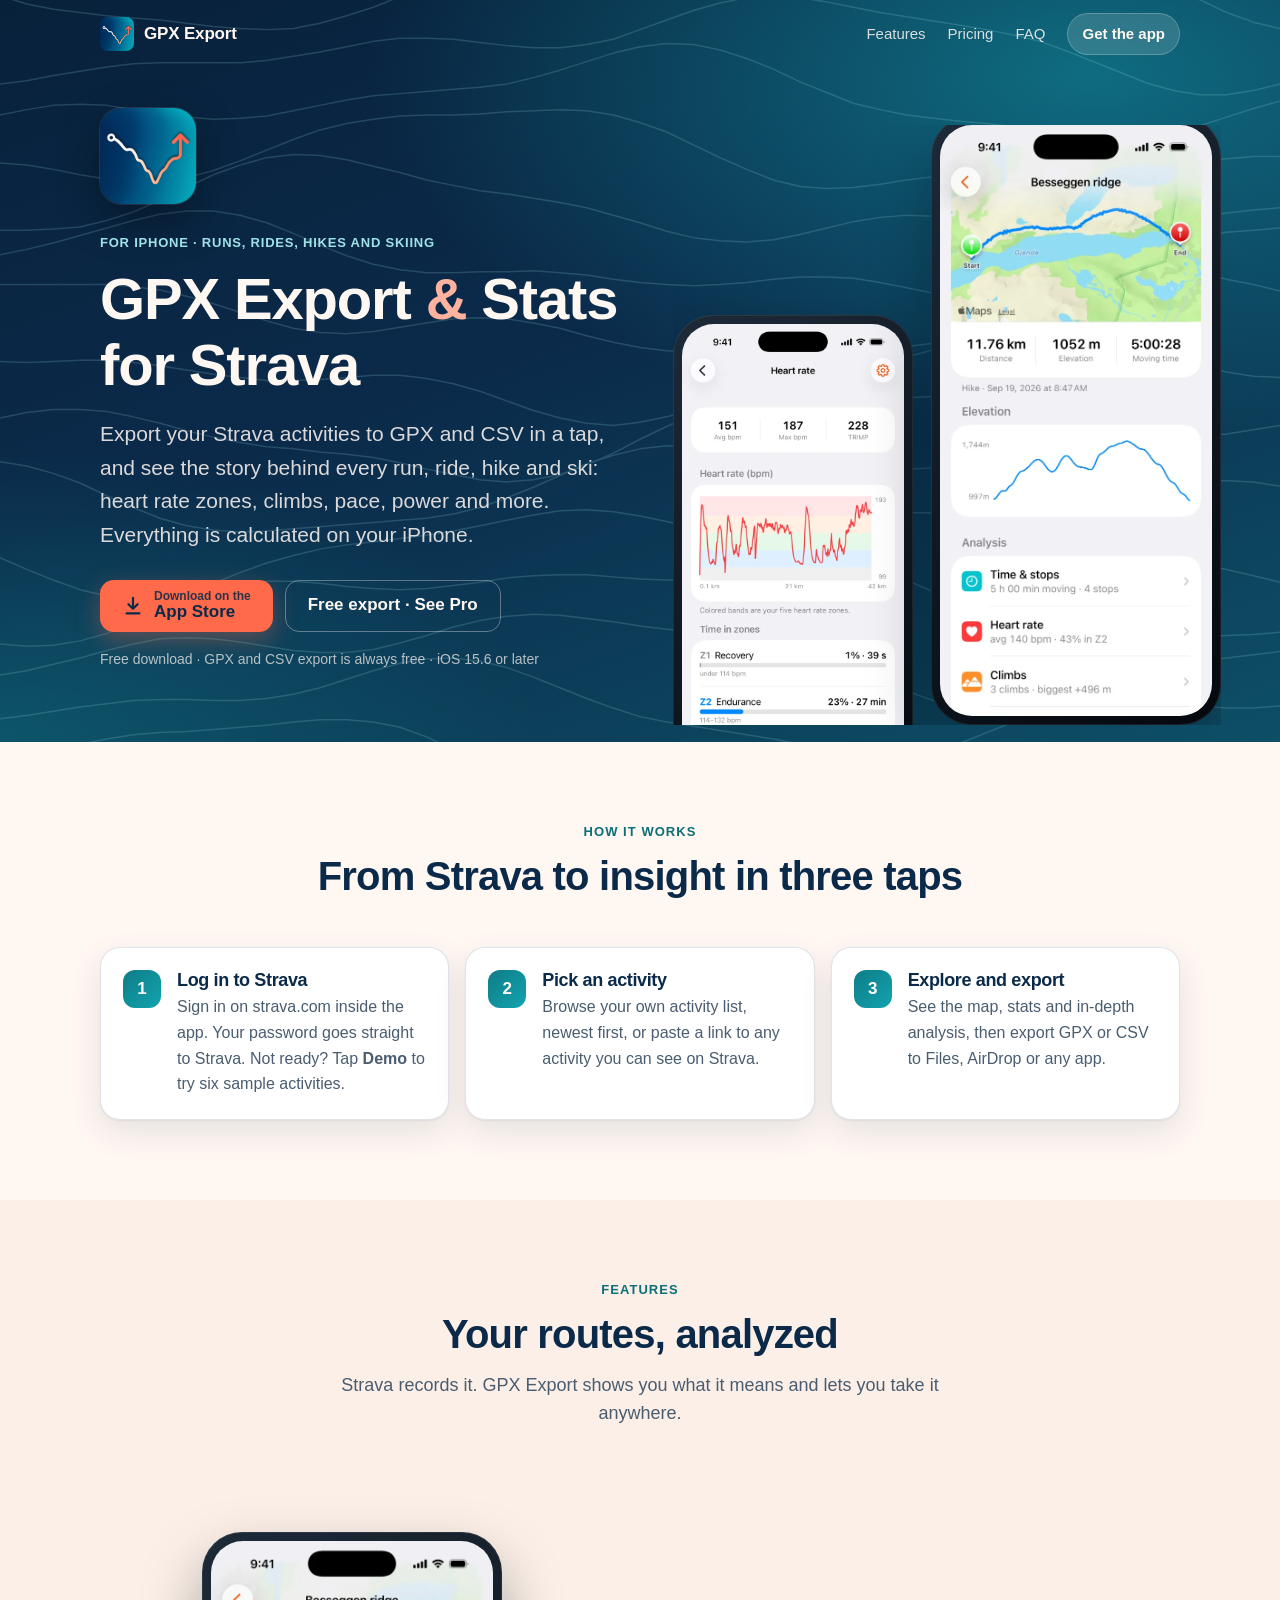
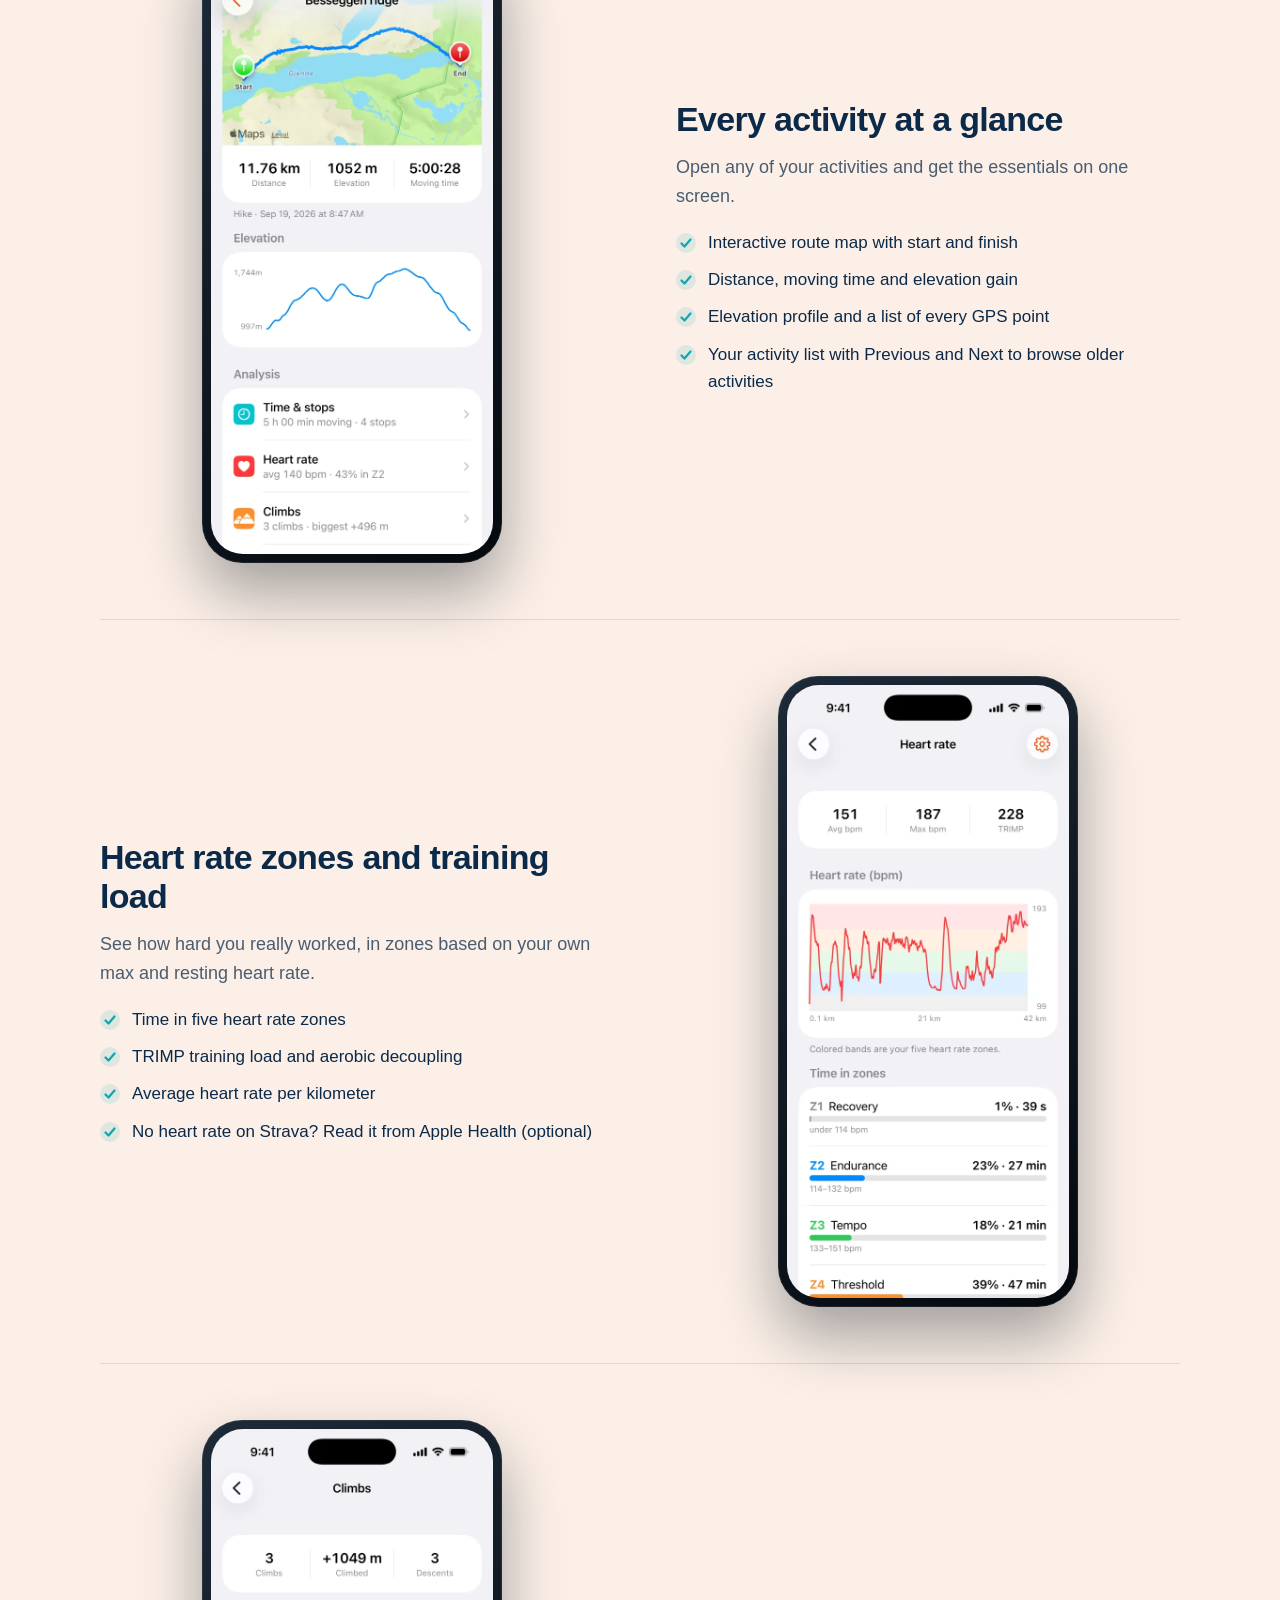
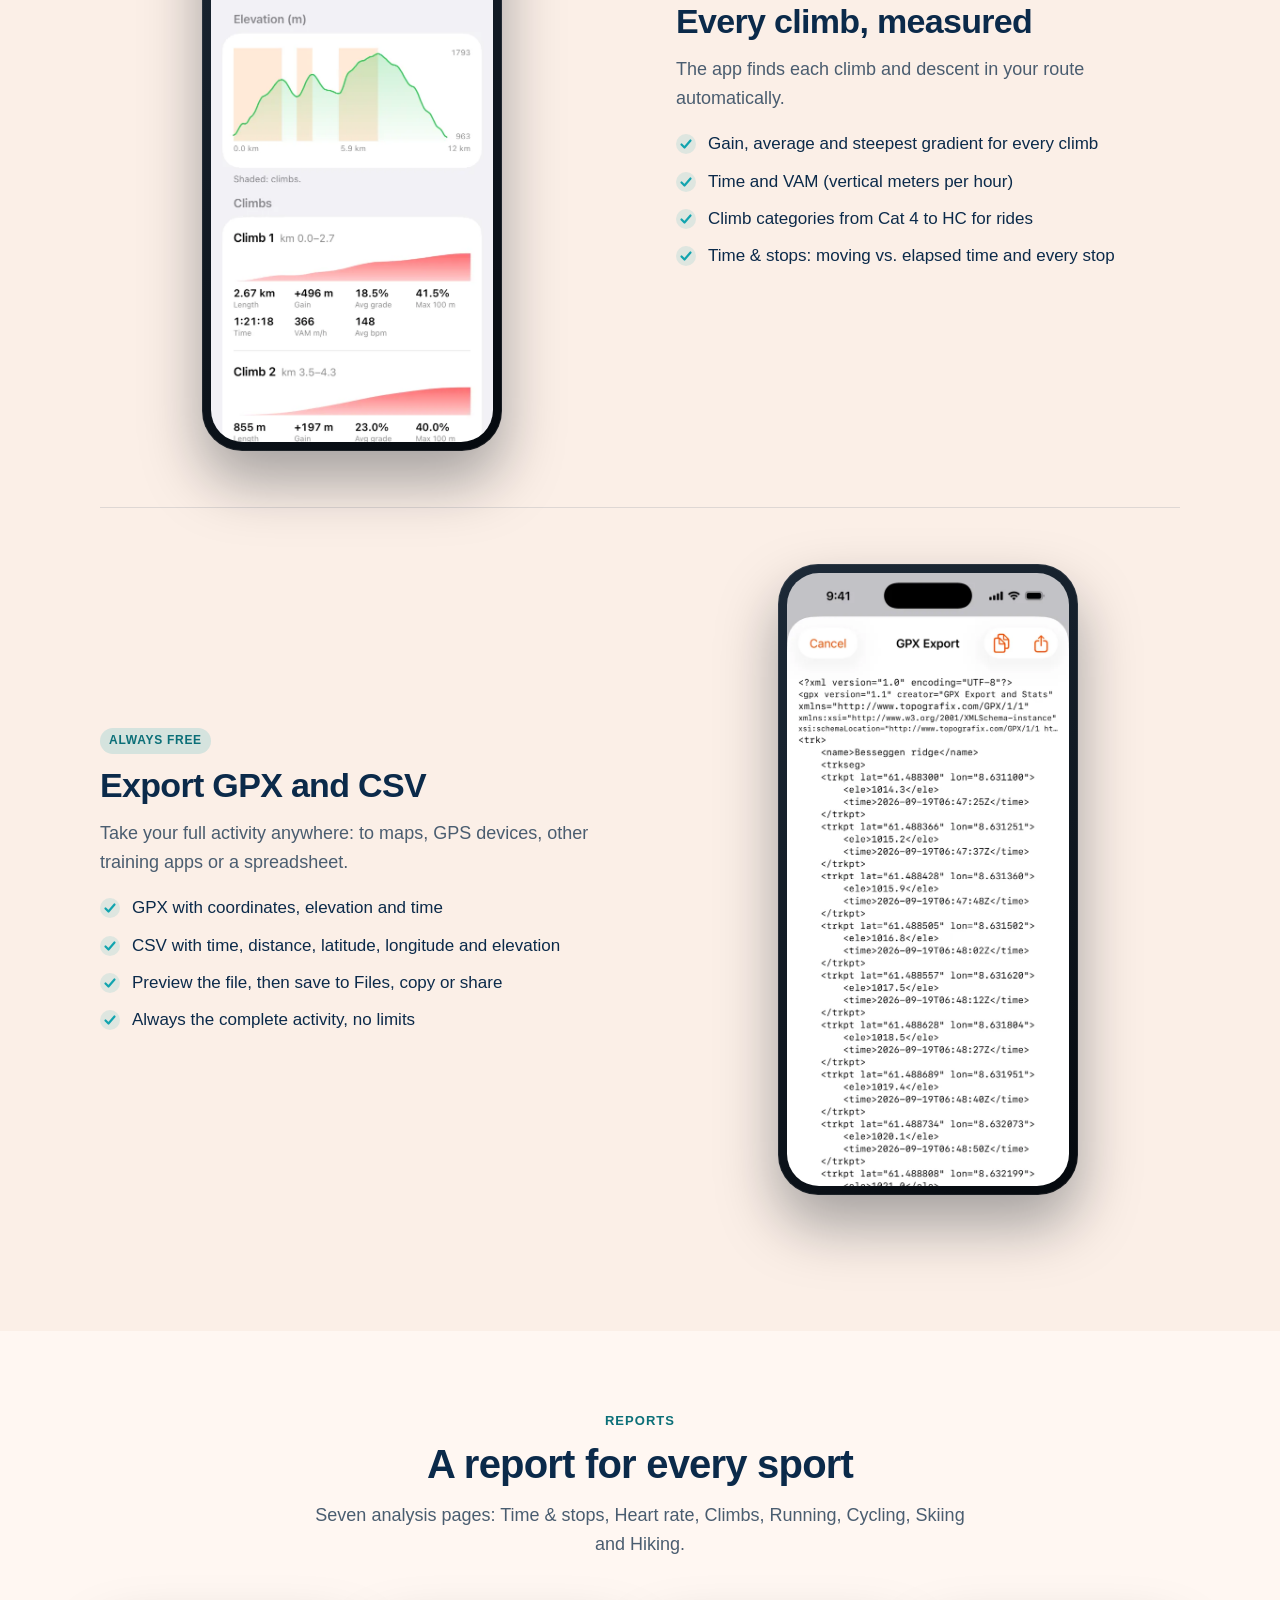
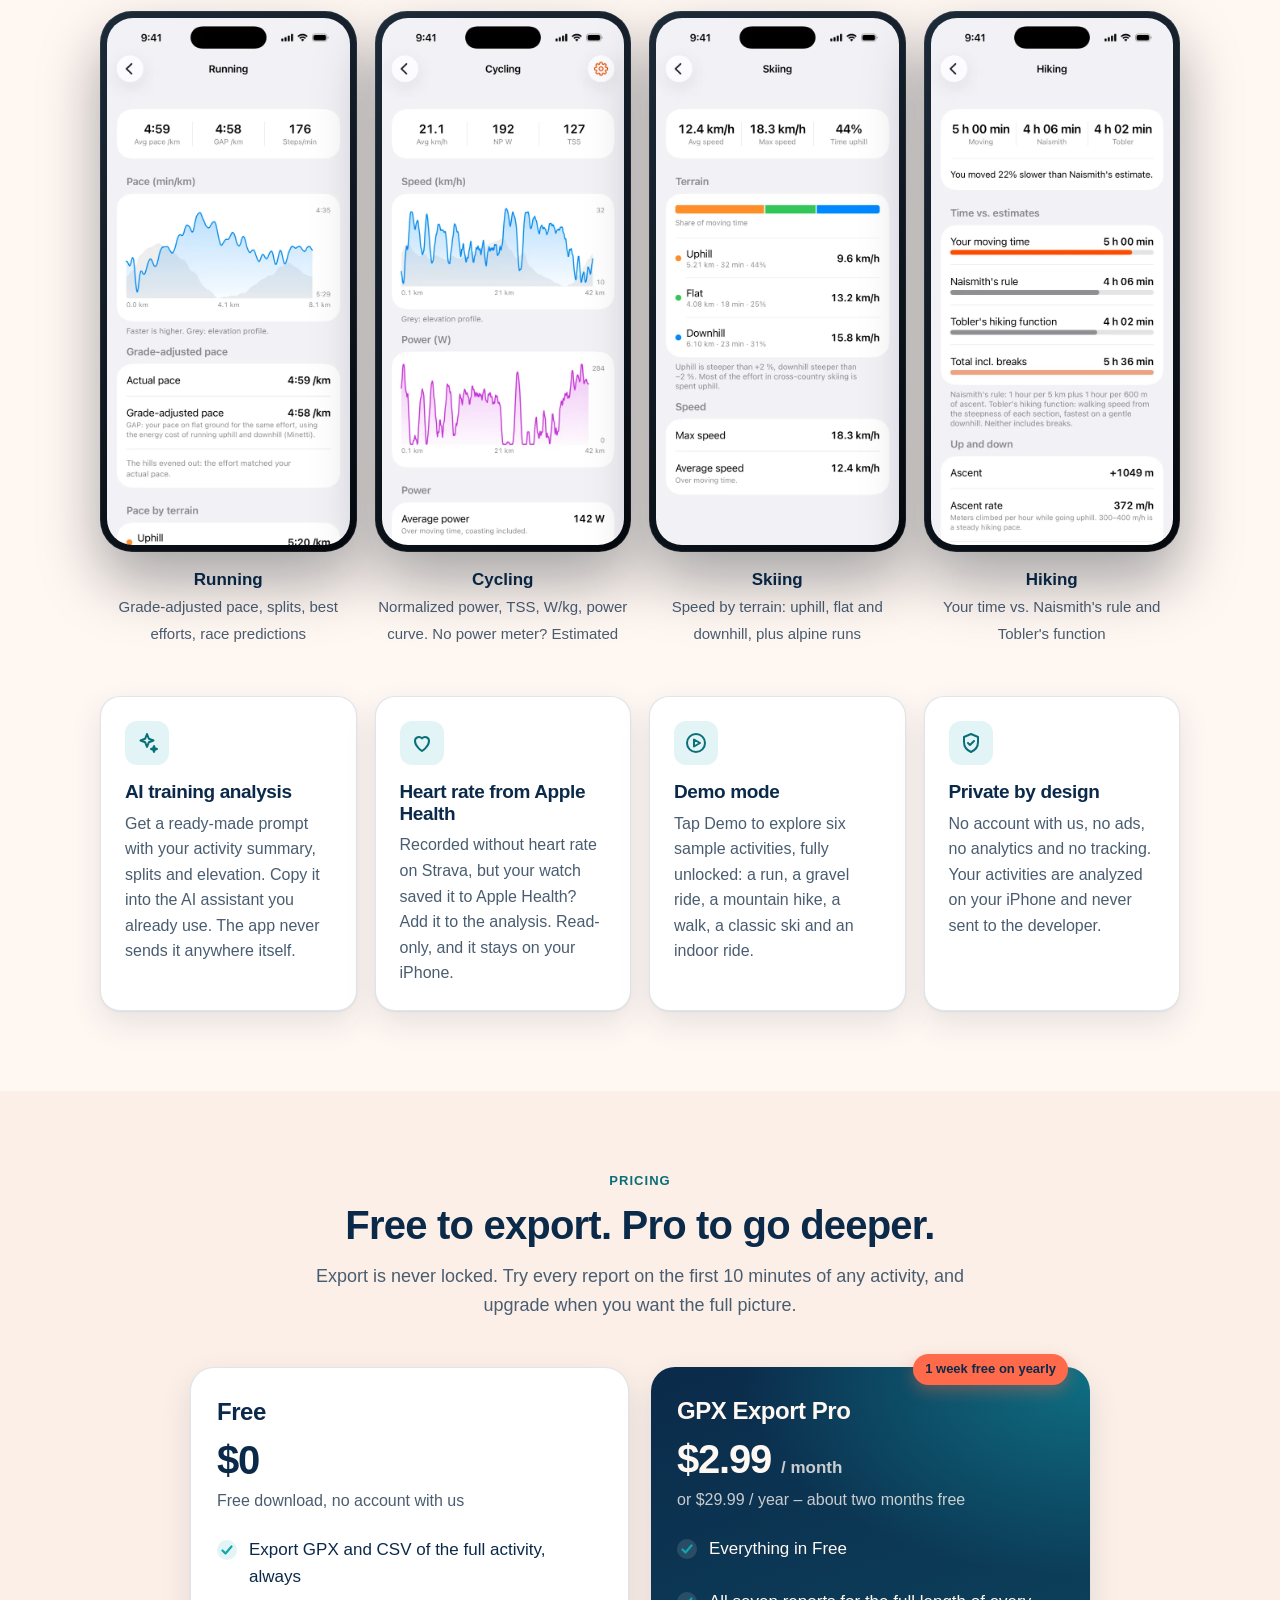
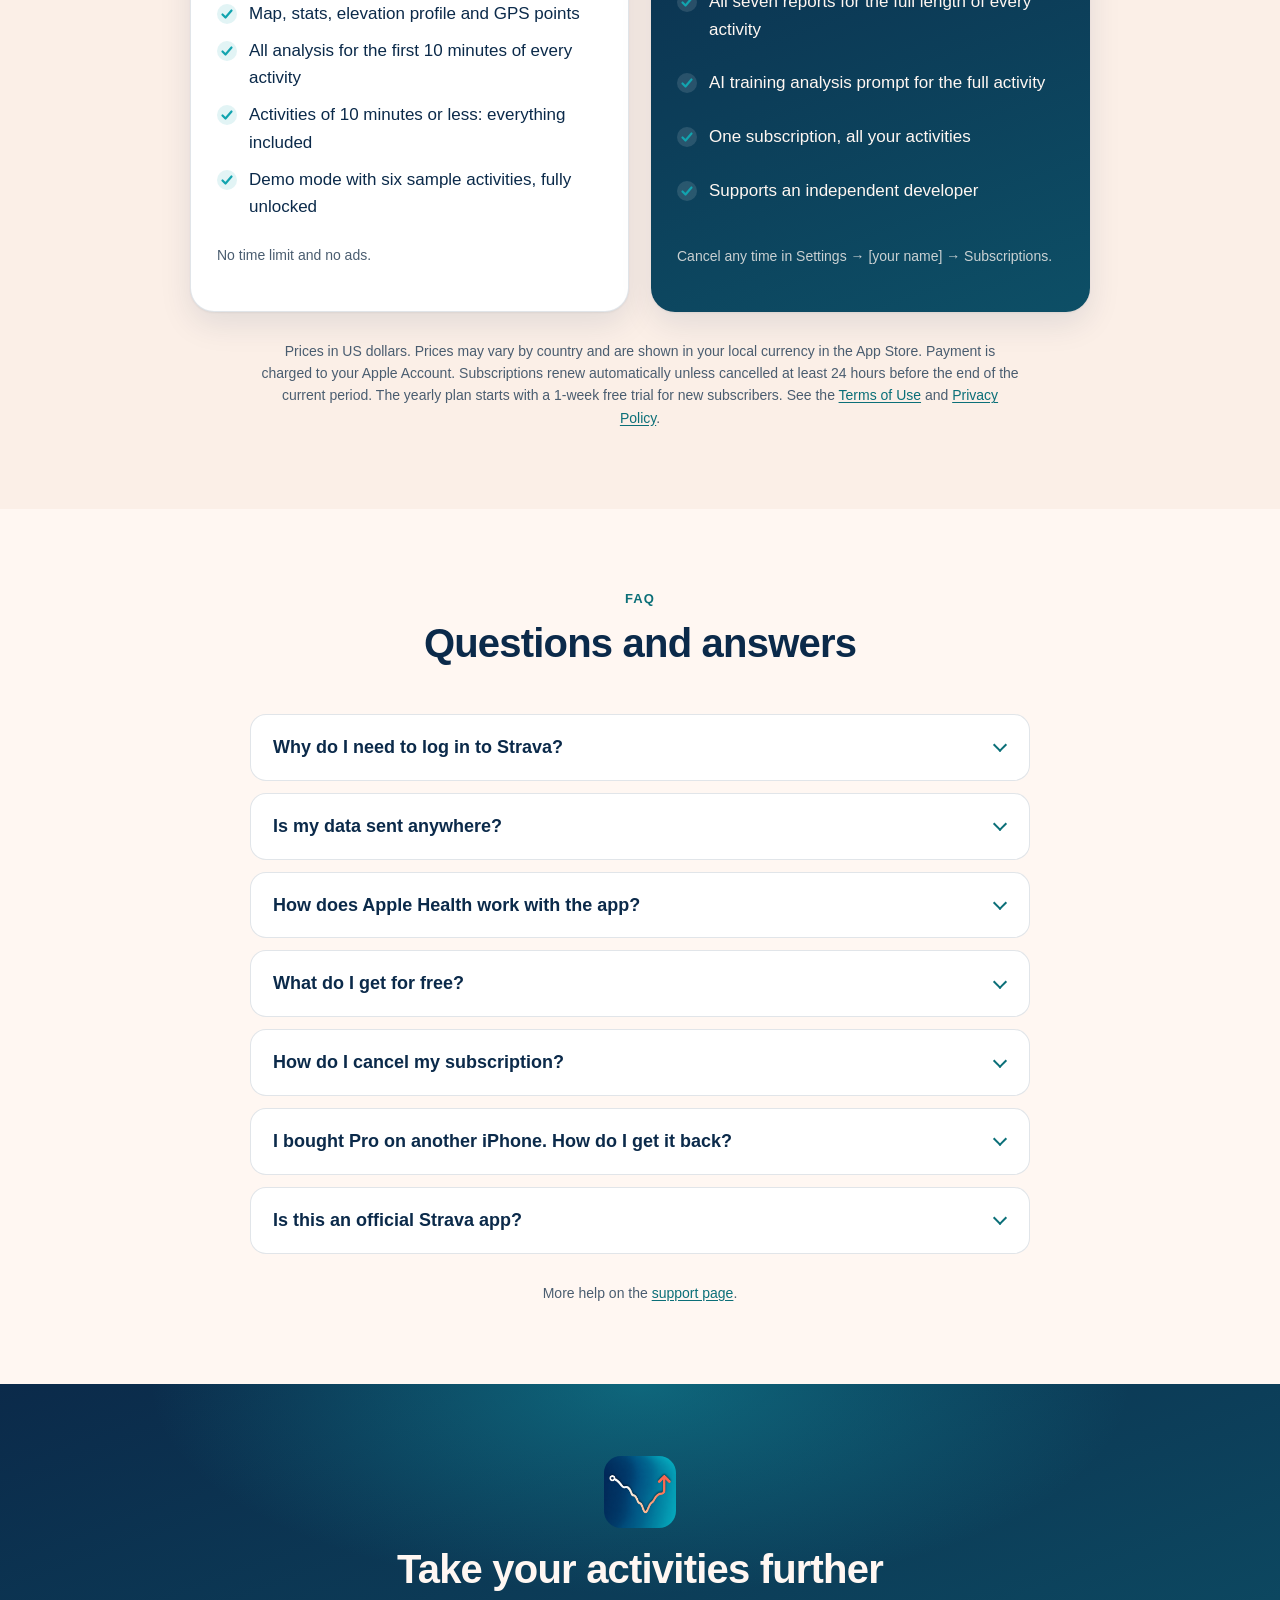
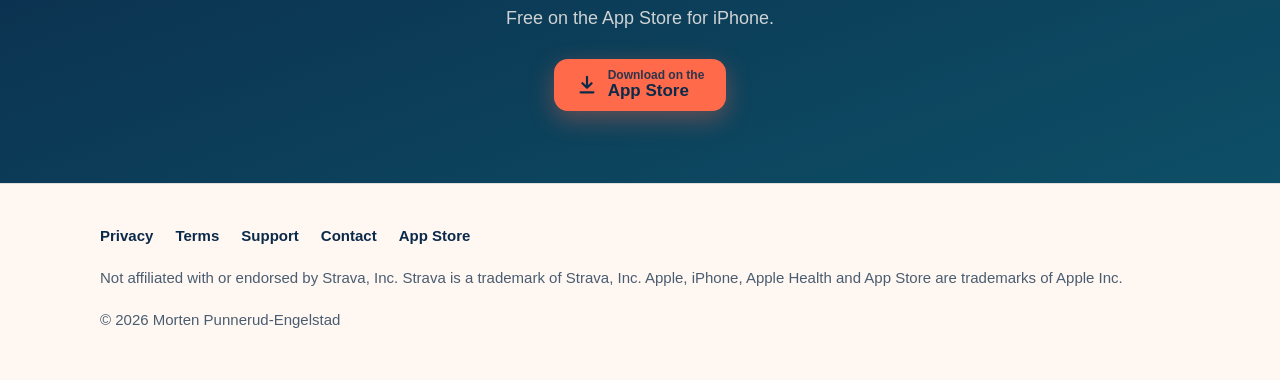
==== index.html @ e9ce2a2a "Add website for GPX Export & Stats for Strava Marketing page with pricing and FAQ, privacy policy, s" ====
<!doctype html>
<html lang="en">
<head>
<meta charset="utf-8">
<meta name="viewport" content="width=device-width, initial-scale=1, viewport-fit=cover">
<title>GPX Export &amp; Stats for Strava – iPhone app</title>
<meta name="description" content="Export your Strava activities to GPX and CSV, and see heart rate zones, climbs, pace, power and more. An iPhone app that does everything on your device. Export is always free.">
<link rel="canonical" href="https://punnerud.github.io/gpx-export/">
<meta name="theme-color" content="#0B2A4A">
<meta name="apple-itunes-app" content="app-id=6741417217">

<meta property="og:type" content="website">
<meta property="og:site_name" content="GPX Export &amp; Stats for Strava">
<meta property="og:title" content="GPX Export &amp; Stats for Strava">
<meta property="og:description" content="Export your Strava activities to GPX and CSV, and see heart rate zones, climbs, pace, power and more – right on your iPhone.">
<meta property="og:url" content="https://punnerud.github.io/gpx-export/">
<meta property="og:image" content="https://punnerud.github.io/gpx-export/assets/og-image.jpg">
<meta property="og:image:width" content="1200">
<meta property="og:image:height" content="630">
<meta property="og:image:alt" content="GPX Export &amp; Stats for Strava app icon and name">
<meta name="twitter:card" content="summary_large_image">
<meta name="twitter:title" content="GPX Export &amp; Stats for Strava">
<meta name="twitter:description" content="Export your Strava activities to GPX and CSV, and see heart rate zones, climbs, pace, power and more – right on your iPhone.">
<meta name="twitter:image" content="https://punnerud.github.io/gpx-export/assets/og-image.jpg">

<link rel="icon" href="favicon.ico" sizes="32x32">
<link rel="icon" href="assets/favicon.png" type="image/png">
<link rel="apple-touch-icon" href="apple-touch-icon.png">
<link rel="stylesheet" href="assets/site.css">

<script type="application/ld+json">
{
  "@context": "https://schema.org",
  "@type": "SoftwareApplication",
  "name": "GPX Export & Stats for Strava",
  "operatingSystem": "iOS 15.6 or later",
  "applicationCategory": "HealthAndFitnessApplication",
  "url": "https://punnerud.github.io/gpx-export/",
  "downloadUrl": "https://apps.apple.com/app/id6741417217",
  "image": "https://punnerud.github.io/gpx-export/assets/icon.png",
  "offers": [
    { "@type": "Offer", "name": "Free", "price": "0", "priceCurrency": "USD" },
    { "@type": "Offer", "name": "GPX Export Pro (monthly)", "price": "2.99", "priceCurrency": "USD" },
    { "@type": "Offer", "name": "GPX Export Pro (yearly)", "price": "29.99", "priceCurrency": "USD" }
  ]
}
</script>
</head>
<body>
<a class="skip" href="#main">Skip to content</a>

<header class="hero">
  <div class="site-header">
    <div class="wrap">
      <a class="brand" href="./" aria-label="GPX Export home">
        <img src="assets/icon.png" alt="" width="34" height="34">
        <span>GPX Export</span>
      </a>
      <nav class="nav" aria-label="Main">
        <a class="hide-sm" href="#features">Features</a>
        <a class="hide-sm" href="#pricing">Pricing</a>
        <a class="hide-sm" href="#faq">FAQ</a>
        <a class="nav-cta" href="https://apps.apple.com/app/id6741417217">Get the app</a>
      </nav>
    </div>
  </div>

  <div class="wrap">
    <div class="hero-grid">
      <div class="hero-copy">
        <img class="hero-icon" src="assets/icon.png" alt="App icon: a route line climbing to an arrow" width="96" height="96">
        <span class="eyebrow">For iPhone · Runs, rides, hikes and skiing</span>
        <h1>GPX Export <span class="amp">&amp;</span> Stats for&nbsp;Strava</h1>
        <p class="tagline">Export your Strava activities to GPX and CSV in a tap, and see the story behind every run, ride, hike and ski: heart rate zones, climbs, pace, power and more. Everything is calculated on your iPhone.</p>
        <div class="cta-row">
          <a class="btn btn-store" href="https://apps.apple.com/app/id6741417217">
            <svg viewBox="0 0 24 24" aria-hidden="true"><path d="M12 3v12m0 0l-5-5m5 5l5-5M5 20h14" fill="none" stroke="currentColor" stroke-width="2.4" stroke-linecap="round" stroke-linejoin="round"/></svg>
            <span class="two-line"><small>Download on the</small>App Store</span>
          </a>
          <a class="btn btn-ghost" href="#pricing">Free export · See Pro</a>
        </div>
        <p class="hero-note">Free download · GPX and CSV export is always free · iOS 15.6 or later</p>
      </div>

      <div class="hero-phones" aria-hidden="true">
        <div class="phone side">
          <picture>
            <source srcset="assets/shots/2.webp" type="image/webp">
            <img src="assets/shots/2.jpg" alt="" width="600" height="1304" loading="eager">
          </picture>
        </div>
        <div class="phone">
          <picture>
            <source srcset="assets/shots/1.webp" type="image/webp">
            <img src="assets/shots/1.jpg" alt="" width="600" height="1304" fetchpriority="high">
          </picture>
        </div>
      </div>
    </div>
  </div>
</header>

<main id="main">

  <section class="section" aria-labelledby="how-title">
    <div class="wrap">
      <div class="section-head">
        <span class="kicker">How it works</span>
        <h2 id="how-title">From Strava to insight in three taps</h2>
      </div>
      <ol class="steps">
        <li>
          <h3>Log in to Strava</h3>
          <p>Sign in on strava.com inside the app. Your password goes straight to Strava. Not ready? Tap <strong>Demo</strong> to try six sample activities.</p>
        </li>
        <li>
          <h3>Pick an activity</h3>
          <p>Browse your own activity list, newest first, or paste a link to any activity you can see on Strava.</p>
        </li>
        <li>
          <h3>Explore and export</h3>
          <p>See the map, stats and in-depth analysis, then export GPX or CSV to Files, AirDrop or any app.</p>
        </li>
      </ol>
    </div>
  </section>

  <section class="section section-alt" id="features" aria-labelledby="features-title">
    <div class="wrap">
      <div class="section-head">
        <span class="kicker">Features</span>
        <h2 id="features-title">Your routes, analyzed</h2>
        <p>Strava records it. GPX Export shows you what it means and lets you take it anywhere.</p>
      </div>

      <div class="feature">
        <div class="feature-media">
          <div class="phone">
            <picture>
              <source srcset="assets/shots/1.webp" type="image/webp">
              <img src="assets/shots/1.jpg" alt="Activity screen for a hike: route map from start to end, distance 11.76 km, 1052 m elevation, 5 hours moving, elevation profile and analysis sections." width="600" height="1304" loading="lazy">
            </picture>
          </div>
        </div>
        <div>
          <h3>Every activity at a glance</h3>
          <p>Open any of your activities and get the essentials on one screen.</p>
          <ul class="ticks">
            <li>Interactive route map with start and finish</li>
            <li>Distance, moving time and elevation gain</li>
            <li>Elevation profile and a list of every GPS point</li>
            <li>Your activity list with Previous and Next to browse older activities</li>
          </ul>
        </div>
      </div>

      <div class="feature flip">
        <div class="feature-media">
          <div class="phone">
            <picture>
              <source srcset="assets/shots/2.webp" type="image/webp">
              <img src="assets/shots/2.jpg" alt="Heart rate report: average 151 bpm, max 187, TRIMP 228, heart rate chart with colored zone bands and time in each of five zones." width="600" height="1304" loading="lazy">
            </picture>
          </div>
        </div>
        <div>
          <h3>Heart rate zones and training load</h3>
          <p>See how hard you really worked, in zones based on your own max and resting heart rate.</p>
          <ul class="ticks">
            <li>Time in five heart rate zones</li>
            <li>TRIMP training load and aerobic decoupling</li>
            <li>Average heart rate per kilometer</li>
            <li>No heart rate on Strava? Read it from Apple Health (optional)</li>
          </ul>
        </div>
      </div>

      <div class="feature">
        <div class="feature-media">
          <div class="phone">
            <picture>
              <source srcset="assets/shots/3.webp" type="image/webp">
              <img src="assets/shots/3.jpg" alt="Climbs report: 3 climbs, 1049 m climbed, elevation chart with shaded climbs, and details for each climb with gain, gradient, time and VAM." width="600" height="1304" loading="lazy">
            </picture>
          </div>
        </div>
        <div>
          <h3>Every climb, measured</h3>
          <p>The app finds each climb and descent in your route automatically.</p>
          <ul class="ticks">
            <li>Gain, average and steepest gradient for every climb</li>
            <li>Time and VAM (vertical meters per hour)</li>
            <li>Climb categories from Cat 4 to HC for rides</li>
            <li>Time &amp; stops: moving vs. elapsed time and every stop</li>
          </ul>
        </div>
      </div>

      <div class="feature flip">
        <div class="feature-media">
          <div class="phone">
            <picture>
              <source srcset="assets/shots/8.webp" type="image/webp">
              <img src="assets/shots/8.jpg" alt="GPX export preview showing the GPX file with track points, coordinates, elevation and time, with copy and share buttons." width="600" height="1304" loading="lazy">
            </picture>
          </div>
        </div>
        <div>
          <span class="badge-free">Always free</span>
          <h3>Export GPX and CSV</h3>
          <p>Take your full activity anywhere: to maps, GPS devices, other training apps or a spreadsheet.</p>
          <ul class="ticks">
            <li>GPX with coordinates, elevation and time</li>
            <li>CSV with time, distance, latitude, longitude and elevation</li>
            <li>Preview the file, then save to Files, copy or share</li>
            <li>Always the complete activity, no limits</li>
          </ul>
        </div>
      </div>
    </div>
  </section>

  <section class="section" aria-labelledby="reports-title">
    <div class="wrap">
      <div class="section-head">
        <span class="kicker">Reports</span>
        <h2 id="reports-title">A report for every sport</h2>
        <p>Seven analysis pages: Time &amp; stops, Heart rate, Climbs, Running, Cycling, Skiing and Hiking.</p>
      </div>
      <div class="gallery" role="list">
        <figure role="listitem">
          <div class="phone">
            <picture>
              <source srcset="assets/shots/4.webp" type="image/webp">
              <img src="assets/shots/4.jpg" alt="Running report with average pace, grade-adjusted pace and cadence, and a pace chart over the elevation profile." width="600" height="1304" loading="lazy">
            </picture>
          </div>
          <figcaption><strong>Running</strong><span>Grade-adjusted pace, splits, best efforts, race predictions</span></figcaption>
        </figure>
        <figure role="listitem">
          <div class="phone">
            <picture>
              <source srcset="assets/shots/5.webp" type="image/webp">
              <img src="assets/shots/5.jpg" alt="Cycling report with average speed, normalized power and TSS, a speed chart and a power chart." width="600" height="1304" loading="lazy">
            </picture>
          </div>
          <figcaption><strong>Cycling</strong><span>Normalized power, TSS, W/kg, power curve. No power meter? Estimated</span></figcaption>
        </figure>
        <figure role="listitem">
          <div class="phone">
            <picture>
              <source srcset="assets/shots/6.webp" type="image/webp">
              <img src="assets/shots/6.jpg" alt="Skiing report with average and max speed and the share of moving time spent uphill, on flat ground and downhill." width="600" height="1304" loading="lazy">
            </picture>
          </div>
          <figcaption><strong>Skiing</strong><span>Speed by terrain: uphill, flat and downhill, plus alpine runs</span></figcaption>
        </figure>
        <figure role="listitem">
          <div class="phone">
            <picture>
              <source srcset="assets/shots/7.webp" type="image/webp">
              <img src="assets/shots/7.jpg" alt="Hiking report comparing moving time with Naismith's rule and Tobler's hiking function, plus ascent rate." width="600" height="1304" loading="lazy">
            </picture>
          </div>
          <figcaption><strong>Hiking</strong><span>Your time vs. Naismith's rule and Tobler's function</span></figcaption>
        </figure>
      </div>

      <div class="cards four" style="margin-top:48px">
        <div class="card">
          <div class="ico" aria-hidden="true"><svg viewBox="0 0 24 24" fill="none" stroke="currentColor" stroke-width="2" stroke-linecap="round" stroke-linejoin="round"><path d="M12 3l1.8 4.7L18.5 9.5l-4.7 1.8L12 16l-1.8-4.7L5.5 9.5l4.7-1.8z"/><path d="M19 15l.8 2.2L22 18l-2.2.8L19 21l-.8-2.2L16 18l2.2-.8z"/></svg></div>
          <h3>AI training analysis</h3>
          <p>Get a ready-made prompt with your activity summary, splits and elevation. Copy it into the AI assistant you already use. The app never sends it anywhere itself.</p>
        </div>
        <div class="card">
          <div class="ico" aria-hidden="true"><svg viewBox="0 0 24 24" fill="none" stroke="currentColor" stroke-width="2" stroke-linecap="round" stroke-linejoin="round"><path d="M12 20s-7-4.4-7-10a4 4 0 0 1 7-2.6A4 4 0 0 1 19 10c0 5.6-7 10-7 10z"/></svg></div>
          <h3>Heart rate from Apple Health</h3>
          <p>Recorded without heart rate on Strava, but your watch saved it to Apple Health? Add it to the analysis. Read-only, and it stays on your iPhone.</p>
        </div>
        <div class="card">
          <div class="ico" aria-hidden="true"><svg viewBox="0 0 24 24" fill="none" stroke="currentColor" stroke-width="2" stroke-linecap="round" stroke-linejoin="round"><circle cx="12" cy="12" r="9"/><path d="M10 8.5v7l6-3.5z"/></svg></div>
          <h3>Demo mode</h3>
          <p>Tap Demo to explore six sample activities, fully unlocked: a run, a gravel ride, a mountain hike, a walk, a classic ski and an indoor ride.</p>
        </div>
        <div class="card">
          <div class="ico" aria-hidden="true"><svg viewBox="0 0 24 24" fill="none" stroke="currentColor" stroke-width="2" stroke-linecap="round" stroke-linejoin="round"><path d="M12 3l7 3v5c0 4.5-3 8.3-7 10-4-1.7-7-5.5-7-10V6z"/><path d="M9 12l2 2 4-4"/></svg></div>
          <h3>Private by design</h3>
          <p>No account with us, no ads, no analytics and no tracking. Your activities are analyzed on your iPhone and never sent to the developer.</p>
        </div>
      </div>
    </div>
  </section>

  <section class="section section-alt" id="pricing" aria-labelledby="pricing-title">
    <div class="wrap">
      <div class="section-head">
        <span class="kicker">Pricing</span>
        <h2 id="pricing-title">Free to export. Pro to go deeper.</h2>
        <p>Export is never locked. Try every report on the first 10 minutes of any activity, and upgrade when you want the full picture.</p>
      </div>

      <div class="pricing">
        <article class="plan" aria-labelledby="plan-free">
          <h3 id="plan-free">Free</h3>
          <p class="price">$0</p>
          <p class="alt-price">Free download, no account with us</p>
          <ul class="ticks">
            <li>Export GPX and CSV of the full activity, always</li>
            <li>Map, stats, elevation profile and GPS points</li>
            <li>All analysis for the first 10 minutes of every activity</li>
            <li>Activities of 10 minutes or less: everything included</li>
            <li>Demo mode with six sample activities, fully unlocked</li>
          </ul>
          <p class="plan-foot">No time limit and no ads.</p>
        </article>

        <article class="plan plan-pro" aria-labelledby="plan-pro">
          <span class="ribbon">1 week free on yearly</span>
          <h3 id="plan-pro">GPX Export Pro</h3>
          <p class="price">$2.99 <small>/ month</small></p>
          <p class="alt-price">or $29.99 / year – about two months free</p>
          <ul class="ticks">
            <li>Everything in Free</li>
            <li>All seven reports for the full length of every activity</li>
            <li>AI training analysis prompt for the full activity</li>
            <li>One subscription, all your activities</li>
            <li>Supports an independent developer</li>
          </ul>
          <p class="plan-foot">Cancel any time in Settings → [your name] → Subscriptions.</p>
        </article>
      </div>

      <p class="fineprint">Prices in US dollars. Prices may vary by country and are shown in your local currency in the App Store. Payment is charged to your Apple Account. Subscriptions renew automatically unless cancelled at least 24 hours before the end of the current period. The yearly plan starts with a 1-week free trial for new subscribers. See the <a href="terms.html">Terms of Use</a> and <a href="privacy.html">Privacy Policy</a>.</p>
    </div>
  </section>

  <section class="section" id="faq" aria-labelledby="faq-title">
    <div class="wrap">
      <div class="section-head">
        <span class="kicker">FAQ</span>
        <h2 id="faq-title">Questions and answers</h2>
      </div>
      <div class="faq">
        <details>
          <summary>Why do I need to log in to Strava?</summary>
          <p>Strava now shows GPS data only to logged-in users. You sign in on Strava's own website (strava.com) inside the app, so your password goes directly to Strava. The app never sees or stores it, and you can log out at any time. Just curious? Tap <strong>Demo</strong> to try the app without an account.</p>
        </details>
        <details>
          <summary>Is my data sent anywhere?</summary>
          <p>No. Your activities are read from strava.com with your own login and analyzed on your iPhone. Nothing is sent to the developer: there is no account with us, no ads, no analytics and no tracking. Files you export go only where you choose. Read the <a href="privacy.html">privacy policy</a> for the details.</p>
        </details>
        <details>
          <summary>How does Apple Health work with the app?</summary>
          <p>It's optional. If an activity has no heart rate on Strava but your Apple Watch or chest strap saved heart rate to Apple Health at the same time, tap <em>Get heart rate from Apple Health</em>. The app asks for read-only access to heart rate, uses it only for the analysis on your iPhone and never saves or shares it. You can turn access off in the Health app or in Settings.</p>
        </details>
        <details>
          <summary>What do I get for free?</summary>
          <p>GPX and CSV export of the full activity, the map, stats, elevation profile and GPS points, demo mode, and every report for the first 10 minutes of any activity. Activities of 10 minutes or less are fully analyzed for free. Pro unlocks the analysis and the AI prompt for the full length of every activity.</p>
        </details>
        <details>
          <summary>How do I cancel my subscription?</summary>
          <p>Open <strong>Settings</strong> on your iPhone, tap your name, then <strong>Subscriptions</strong>, choose GPX Export Pro and tap <strong>Cancel Subscription</strong>. Cancel at least 24 hours before the end of the current period to avoid being charged for the next one. You keep Pro until the period ends. Deleting the app does not cancel the subscription.</p>
        </details>
        <details>
          <summary>I bought Pro on another iPhone. How do I get it back?</summary>
          <p>Sign in with the same Apple Account and tap <strong>Restore Purchases</strong> in <em>Your profile</em> in the app (or on the Pro screen). Subscriptions are tied to your Apple Account, not to a login with us.</p>
        </details>
        <details>
          <summary>Is this an official Strava app?</summary>
          <p>No. GPX Export &amp; Stats for Strava is made by an independent developer and is not affiliated with or endorsed by Strava, Inc.</p>
        </details>
      </div>
      <p class="fineprint">More help on the <a href="support.html">support page</a>.</p>
    </div>
  </section>

  <section class="cta-band" aria-labelledby="cta-title">
    <div class="wrap">
      <img src="assets/icon.png" alt="" width="72" height="72" loading="lazy">
      <h2 id="cta-title">Take your activities further</h2>
      <p>Free on the App Store for iPhone.</p>
      <a class="btn btn-store" href="https://apps.apple.com/app/id6741417217">
        <svg viewBox="0 0 24 24" aria-hidden="true"><path d="M12 3v12m0 0l-5-5m5 5l5-5M5 20h14" fill="none" stroke="currentColor" stroke-width="2.4" stroke-linecap="round" stroke-linejoin="round"/></svg>
        <span class="two-line"><small>Download on the</small>App Store</span>
      </a>
    </div>
  </section>

</main>

<footer class="site-footer">
  <div class="wrap">
    <nav class="footer-links" aria-label="Footer">
      <a href="privacy.html">Privacy</a>
      <a href="terms.html">Terms</a>
      <a href="support.html">Support</a>
      <a href="mailto:morten@punnerud.net">Contact</a>
      <a href="https://apps.apple.com/app/id6741417217">App Store</a>
    </nav>
    <p>Not affiliated with or endorsed by Strava, Inc. Strava is a trademark of Strava, Inc. Apple, iPhone, Apple Health and App Store are trademarks of Apple Inc.</p>
    <p>© 2026 Morten Punnerud-Engelstad</p>
  </div>
</footer>
</body>
</html>
---- assets/site.css ----
/* GPX Export & Stats for Strava — site styles. No external dependencies. */

:root {
  --midnight: #0B2A4A;
  --deep-teal: #0E7C86;
  --teal: #12A4AF;
  --coral: #FF6B4A;
  --warm: #FFF7F2;

  --bg: #FFF7F2;
  --surface: #FFFFFF;
  --surface-2: #FBEFE7;
  --ink: #0B2A4A;
  --muted: #4A5D70;
  --line: rgba(11, 42, 74, 0.12);
  --accent: #0B6F78;
  --accent-soft: rgba(18, 164, 175, 0.12);
  --shadow: 0 1px 2px rgba(11, 42, 74, 0.06), 0 12px 32px rgba(11, 42, 74, 0.10);
  --radius: 20px;
  --max: 1120px;

  color-scheme: light dark;
}

@media (prefers-color-scheme: dark) {
  :root {
    --bg: #071726;
    --surface: #0D2337;
    --surface-2: #0A1E31;
    --ink: #EAF4F5;
    --muted: #A9BBC8;
    --line: rgba(234, 244, 245, 0.12);
    --accent: #5FD3DB;
    --accent-soft: rgba(95, 211, 219, 0.12);
    --shadow: 0 1px 2px rgba(0, 0, 0, 0.3), 0 12px 32px rgba(0, 0, 0, 0.35);
  }
}

*, *::before, *::after { box-sizing: border-box; }

html { -webkit-text-size-adjust: 100%; scroll-behavior: smooth; }
@media (prefers-reduced-motion: reduce) { html { scroll-behavior: auto; } }

body {
  margin: 0;
  background: var(--bg);
  color: var(--ink);
  font: 17px/1.6 -apple-system, BlinkMacSystemFont, "SF Pro Text", "SF Pro Display", "Segoe UI", Roboto, "Helvetica Neue", Arial, sans-serif;
  -webkit-font-smoothing: antialiased;
  text-rendering: optimizeLegibility;
}

img { max-width: 100%; height: auto; display: block; }
a { color: var(--accent); text-underline-offset: 2px; }
a:hover { text-decoration-thickness: 2px; }
:focus-visible { outline: 3px solid var(--teal); outline-offset: 3px; border-radius: 6px; }

h1, h2, h3 { line-height: 1.15; letter-spacing: -0.02em; margin: 0; }
p { margin: 0 0 1em; }

.wrap { width: 100%; max-width: var(--max); margin: 0 auto; padding: 0 20px; }

.skip {
  position: absolute; left: -9999px; top: 8px;
  background: var(--surface); color: var(--ink); padding: 8px 14px; border-radius: 10px; z-index: 10;
}
.skip:focus { left: 8px; }

/* ---------- Header ---------- */

.site-header { position: relative; z-index: 2; }
.site-header .wrap {
  display: flex; align-items: center; justify-content: space-between; gap: 16px;
  min-height: 68px;
}
.brand {
  display: inline-flex; align-items: center; gap: 10px;
  color: inherit; text-decoration: none; font-weight: 700; font-size: 17px; letter-spacing: -0.01em;
}
.brand img { width: 34px; height: 34px; border-radius: 8px; }
.nav { display: flex; align-items: center; gap: 22px; font-size: 15px; }
.nav a { color: inherit; text-decoration: none; opacity: 0.85; }
.nav a:hover { opacity: 1; text-decoration: underline; }
.nav .nav-cta {
  opacity: 1; padding: 8px 14px; border-radius: 999px; font-weight: 600;
  background: rgba(255, 255, 255, 0.14); border: 1px solid rgba(255, 255, 255, 0.22);
}
.nav .nav-cta:hover { background: rgba(255, 255, 255, 0.22); text-decoration: none; }
@media (max-width: 720px) { .nav .hide-sm { display: none; } }

/* Light header for the document pages */
.doc-header { border-bottom: 1px solid var(--line); background: var(--surface); }
.doc-header .nav .nav-cta { background: var(--accent-soft); border-color: transparent; color: var(--accent); }

/* ---------- Hero ---------- */

.hero {
  position: relative; overflow: hidden; color: #FFF7F2;
  background:
    radial-gradient(1200px 600px at 85% 10%, rgba(18, 164, 175, 0.55), transparent 60%),
    radial-gradient(900px 500px at 0% 100%, rgba(14, 124, 134, 0.45), transparent 60%),
    linear-gradient(160deg, #08213B 0%, #0B2A4A 45%, #0D4F66 100%);
}
.hero::before {
  content: ""; position: absolute; inset: 0; pointer-events: none;
  background: url("contours.svg") center / cover no-repeat; opacity: 0.18;
}
.hero-grid {
  position: relative; z-index: 1;
  display: grid; grid-template-columns: 1fr; gap: 40px; align-items: center;
  padding: 28px 0 0;
}
.hero-copy { text-align: center; max-width: 620px; margin: 0 auto; }
.hero-icon {
  width: 96px; height: 96px; border-radius: 22px; margin: 0 auto 22px;
  box-shadow: 0 0 0 1px rgba(255, 255, 255, 0.10), 0 16px 40px rgba(0, 0, 0, 0.35);
}
.eyebrow {
  display: inline-block; font-size: 13px; font-weight: 600; letter-spacing: 0.06em; text-transform: uppercase;
  color: #9FE3E8; margin-bottom: 12px;
}
.hero h1 { font-size: clamp(34px, 7.5vw, 58px); font-weight: 800; }
.hero h1 .amp { color: #FFB39F; }
.hero .tagline { font-size: clamp(18px, 2.6vw, 21px); color: rgba(255, 247, 242, 0.85); margin: 18px auto 28px; max-width: 34em; }
.cta-row { display: flex; flex-wrap: wrap; gap: 12px; justify-content: center; }
.hero-note { font-size: 14px; color: rgba(255, 247, 242, 0.7); margin: 16px 0 0; }

.btn {
  display: inline-flex; align-items: center; justify-content: center; gap: 10px;
  min-height: 52px; padding: 0 22px; border-radius: 14px;
  font-weight: 700; font-size: 17px; text-decoration: none; line-height: 1.1;
  transition: transform 0.15s ease, box-shadow 0.15s ease, background-color 0.15s ease;
}
.btn:hover { transform: translateY(-1px); }
@media (prefers-reduced-motion: reduce) { .btn { transition: none; } .btn:hover { transform: none; } }
.btn-store { background: var(--coral); color: #0B2A4A; box-shadow: 0 8px 24px rgba(255, 107, 74, 0.35); }
.btn-store:hover { background: #FF7D60; }
.btn-store svg { width: 22px; height: 22px; flex: none; }
.btn-store .two-line { display: flex; flex-direction: column; text-align: left; }
.btn-store .two-line small { font-size: 12px; font-weight: 600; opacity: 0.85; }
.btn-ghost { color: #FFF7F2; border: 1px solid rgba(255, 247, 242, 0.35); }
.btn-ghost:hover { background: rgba(255, 255, 255, 0.08); }

.hero-phones {
  display: flex; justify-content: center; align-items: flex-end; gap: 18px;
  margin: 0 auto; max-width: 560px;
  /* Phones are cut off by the bottom edge of the hero. */
  height: 430px; overflow: hidden;
}
.hero-phones .phone { width: 250px; flex: none; }
.hero-phones .phone.side { width: 210px; transform: translateY(60px); display: none; }

@media (min-width: 560px) {
  .hero-phones .phone.side { display: block; }
}
@media (min-width: 960px) {
  .hero-grid { grid-template-columns: 1.05fr 1fr; gap: 40px; padding-top: 40px; }
  .hero-copy { text-align: left; margin: 0; padding-bottom: 72px; }
  .hero-icon { margin: 0 0 24px; }
  .hero .tagline { margin-left: 0; }
  .cta-row { justify-content: flex-start; }
  .hero-phones { height: 600px; max-width: none; }
  .hero-phones .phone { width: 290px; }
  .hero-phones .phone.side { width: 240px; transform: translateY(90px); }
}

/* ---------- Phone frame ---------- */

.phone {
  position: relative; border-radius: 40px; padding: 9px;
  background: linear-gradient(145deg, #1D2A38, #05090E);
  box-shadow: 0 0 0 1px rgba(255, 255, 255, 0.08) inset, 0 30px 60px rgba(4, 14, 26, 0.35);
}
.phone img { border-radius: 32px; width: 100%; aspect-ratio: 600 / 1304; background: #F2F2F7; }

/* ---------- Sections ---------- */

section { scroll-margin-top: 16px; }
.section { padding: 80px 0; }
.section-alt { background: var(--surface-2); }
.section-head { text-align: center; max-width: 680px; margin: 0 auto 48px; }
.section-head h2 { font-size: clamp(28px, 5vw, 40px); font-weight: 800; }
.section-head p { color: var(--muted); font-size: 18px; margin: 14px 0 0; }
.kicker {
  display: block; font-size: 13px; font-weight: 700; letter-spacing: 0.08em; text-transform: uppercase;
  color: var(--accent); margin-bottom: 10px;
}

/* Steps */
.steps { display: grid; gap: 16px; grid-template-columns: 1fr; counter-reset: step; list-style: none; padding: 0; margin: 0; }
.steps li {
  counter-increment: step; position: relative;
  background: var(--surface); border: 1px solid var(--line); border-radius: var(--radius);
  padding: 22px 22px 22px 76px; box-shadow: var(--shadow);
}
.steps li::before {
  content: counter(step); position: absolute; left: 22px; top: 22px;
  width: 38px; height: 38px; border-radius: 12px; display: grid; place-items: center;
  font-weight: 800; color: #FFF7F2; background: linear-gradient(135deg, var(--deep-teal), var(--teal));
}
.steps h3 { font-size: 18px; margin-bottom: 4px; }
.steps p { margin: 0; color: var(--muted); font-size: 16px; }
@media (min-width: 800px) { .steps { grid-template-columns: repeat(3, 1fr); } }

/* Feature rows */
.feature {
  display: grid; grid-template-columns: 1fr; gap: 36px; align-items: center;
  padding: 36px 0;
}
.feature + .feature { border-top: 1px solid var(--line); }
.feature .phone { width: min(280px, 78vw); margin: 0 auto; }
.feature h3 { font-size: clamp(26px, 4vw, 34px); font-weight: 800; margin-bottom: 14px; }
.feature p { color: var(--muted); font-size: 18px; }
.ticks { list-style: none; padding: 0; margin: 18px 0 0; display: grid; gap: 10px; }
.ticks li { position: relative; padding-left: 32px; }
.ticks li::before {
  content: ""; position: absolute; left: 0; top: 4px; width: 20px; height: 20px; border-radius: 50%;
  background: var(--accent-soft) url("data:image/svg+xml,%3Csvg xmlns='http://www.w3.org/2000/svg' viewBox='0 0 20 20'%3E%3Cpath d='M5.5 10.5l3 3 6-7' fill='none' stroke='%2312A4AF' stroke-width='2.2' stroke-linecap='round' stroke-linejoin='round'/%3E%3C/svg%3E") center / 20px no-repeat;
}
.badge-free {
  display: inline-block; font-size: 12px; font-weight: 800; letter-spacing: 0.06em; text-transform: uppercase;
  padding: 3px 9px; border-radius: 999px; background: rgba(18, 164, 175, 0.16); color: var(--accent);
  margin-bottom: 12px;
}
@media (min-width: 860px) {
  .feature { grid-template-columns: 1fr 1fr; gap: 72px; padding: 56px 0; }
  .feature.flip .feature-media { order: 2; }
  .feature .phone { width: 300px; }
}

/* Report gallery */
.gallery {
  display: grid; grid-auto-flow: column; grid-auto-columns: min(220px, 62vw); gap: 18px;
  overflow-x: auto; scroll-snap-type: x mandatory; padding: 4px 20px 24px; margin: 0 -20px;
  -webkit-overflow-scrolling: touch; scrollbar-width: thin;
}
.gallery figure { margin: 0; scroll-snap-align: center; }
.gallery .phone { border-radius: 32px; padding: 7px; }
.gallery .phone img { border-radius: 26px; }
.gallery figcaption { margin-top: 14px; text-align: center; }
.gallery figcaption strong { display: block; font-size: 17px; }
.gallery figcaption span { color: var(--muted); font-size: 15px; }
@media (min-width: 960px) {
  .gallery { grid-auto-flow: row; grid-template-columns: repeat(4, 1fr); overflow: visible; margin: 0; padding: 4px 0 0; }
}

/* Cards */
.cards { display: grid; gap: 18px; grid-template-columns: 1fr; }
@media (min-width: 640px) { .cards { grid-template-columns: repeat(2, 1fr); } }
@media (min-width: 1000px) { .cards.four { grid-template-columns: repeat(4, 1fr); } }
.card {
  background: var(--surface); border: 1px solid var(--line); border-radius: var(--radius);
  padding: 24px; box-shadow: var(--shadow);
}
.card .ico {
  width: 44px; height: 44px; border-radius: 12px; display: grid; place-items: center; margin-bottom: 16px;
  background: var(--accent-soft); color: var(--accent);
}
.card .ico svg { width: 24px; height: 24px; }
.card h3 { font-size: 19px; margin-bottom: 8px; }
.card p { color: var(--muted); font-size: 16px; margin: 0; }

/* Pricing */
.pricing { display: grid; gap: 22px; grid-template-columns: 1fr; max-width: 900px; margin: 0 auto; }
@media (min-width: 800px) { .pricing { grid-template-columns: 1fr 1fr; align-items: stretch; } }
.plan {
  position: relative; display: flex; flex-direction: column;
  background: var(--surface); border: 1px solid var(--line); border-radius: 24px;
  padding: 30px 26px; box-shadow: var(--shadow);
}
.plan h3 { font-size: 24px; }
.plan .price { font-size: 40px; font-weight: 800; letter-spacing: -0.03em; margin: 12px 0 0; line-height: 1.1; }
.plan .price small { font-size: 17px; font-weight: 600; color: var(--muted); letter-spacing: 0; }
.plan .alt-price { color: var(--muted); margin: 6px 0 0; font-size: 16px; }
.plan .ticks { margin-top: 22px; flex: 1; }
.plan .plan-foot { margin-top: 24px; font-size: 14px; color: var(--muted); }
.plan-pro {
  color: #FFF7F2; border: none;
  background:
    radial-gradient(500px 300px at 100% 0%, rgba(18, 164, 175, 0.55), transparent 70%),
    linear-gradient(160deg, #0B2A4A, #0D4F66);
}
.plan-pro .price small, .plan-pro .alt-price, .plan-pro .plan-foot { color: rgba(255, 247, 242, 0.78); }
.plan-pro .ticks li::before { background-color: rgba(255, 255, 255, 0.12); }
.plan-pro .ribbon {
  position: absolute; top: -13px; right: 22px;
  background: var(--coral); color: #0B2A4A; font-size: 13px; font-weight: 800;
  padding: 5px 12px; border-radius: 999px; box-shadow: 0 6px 16px rgba(255, 107, 74, 0.35);
}
.plan-pro .pill-row { display: flex; flex-wrap: wrap; gap: 8px; margin-top: 14px; }
.plan-pro .pill {
  font-size: 14px; font-weight: 600; padding: 6px 12px; border-radius: 999px;
  background: rgba(255, 255, 255, 0.10); border: 1px solid rgba(255, 255, 255, 0.18);
}
.plan-pro .pill strong { color: #FFB39F; }
.fineprint { max-width: 760px; margin: 28px auto 0; text-align: center; font-size: 14px; color: var(--muted); }

/* FAQ */
.faq { max-width: 780px; margin: 0 auto; display: grid; gap: 12px; }
.faq details {
  background: var(--surface); border: 1px solid var(--line); border-radius: 16px; padding: 0 22px;
}
.faq summary {
  cursor: pointer; list-style: none; font-weight: 700; font-size: 18px;
  padding: 18px 32px 18px 0; position: relative;
}
.faq summary::-webkit-details-marker { display: none; }
.faq summary::after {
  content: ""; position: absolute; right: 2px; top: 50%; width: 10px; height: 10px; margin-top: -7px;
  border-right: 2.5px solid var(--accent); border-bottom: 2.5px solid var(--accent);
  transform: rotate(45deg); transition: transform 0.2s ease;
}
.faq details[open] summary::after { transform: rotate(-135deg); margin-top: -2px; }
.faq details p { color: var(--muted); margin: 0 0 18px; }

/* CTA band */
.cta-band {
  text-align: center; color: #FFF7F2; padding: 72px 0;
  background:
    radial-gradient(700px 300px at 50% 0%, rgba(18, 164, 175, 0.45), transparent 70%),
    linear-gradient(160deg, #0B2A4A, #0D4F66);
}
.cta-band img { width: 72px; height: 72px; border-radius: 17px; margin: 0 auto 18px; }
.cta-band h2 { font-size: clamp(28px, 5vw, 40px); font-weight: 800; }
.cta-band p { color: rgba(255, 247, 242, 0.8); margin: 12px 0 26px; font-size: 18px; }

/* Footer */
.site-footer { padding: 40px 0 48px; font-size: 15px; color: var(--muted); border-top: 1px solid var(--line); }
.site-footer .wrap { display: grid; gap: 18px; }
.footer-links { display: flex; flex-wrap: wrap; gap: 8px 22px; }
.footer-links a { color: var(--ink); text-decoration: none; font-weight: 600; }
.footer-links a:hover { text-decoration: underline; }
.site-footer p { margin: 0; }

/* ---------- Document pages (privacy, terms, support) ---------- */

.doc { max-width: 760px; margin: 0 auto; padding: 48px 20px 72px; }
.doc h1 { font-size: clamp(32px, 6vw, 44px); font-weight: 800; margin-bottom: 8px; }
.doc .meta { color: var(--muted); margin: 0 0 28px; }
.doc h2 { font-size: 22px; margin: 40px 0 10px; }
.doc h3 { font-size: 18px; margin: 24px 0 6px; }
.doc ul, .doc ol { padding-left: 22px; margin: 0 0 1em; }
.doc li { margin-bottom: 6px; }
.doc .summary {
  background: var(--surface); border: 1px solid var(--line); border-left: 4px solid var(--teal);
  border-radius: 14px; padding: 18px 20px; margin: 0 0 8px;
}
.doc .summary p:last-child, .doc .summary ul:last-child { margin-bottom: 0; }
.doc table { width: 100%; border-collapse: collapse; font-size: 15px; margin: 0 0 1em; }
.doc th, .doc td { text-align: left; vertical-align: top; padding: 10px 12px; border-bottom: 1px solid var(--line); }
.doc th { font-size: 13px; text-transform: uppercase; letter-spacing: 0.05em; color: var(--muted); }
.table-scroll { overflow-x: auto; -webkit-overflow-scrolling: touch; }
.doc .contact-box {
  background: var(--surface); border: 1px solid var(--line); border-radius: 16px; padding: 20px 22px; box-shadow: var(--shadow);
}
.doc .toc { display: flex; flex-wrap: wrap; gap: 8px; margin: 0 0 8px; padding: 0; list-style: none; }
.doc .toc a {
  display: inline-block; font-size: 14px; padding: 6px 12px; border-radius: 999px; text-decoration: none;
  background: var(--accent-soft); color: var(--accent); font-weight: 600;
}
.doc .faq { margin: 0; }
.doc code { font: 0.92em ui-monospace, "SF Mono", Menlo, monospace; background: var(--accent-soft); padding: 1px 5px; border-radius: 5px; }

/* 404 */
.notfound { min-height: 70vh; display: grid; place-items: center; text-align: center; padding: 48px 20px; }
.notfound img { width: 88px; height: 88px; border-radius: 20px; margin: 0 auto 20px; }
.notfound h1 { font-size: 40px; margin-bottom: 10px; }
.notfound p { color: var(--muted); }

@media print {
  .site-header, .site-footer, .cta-band { display: none; }
  body { background: #fff; color: #000; }
}
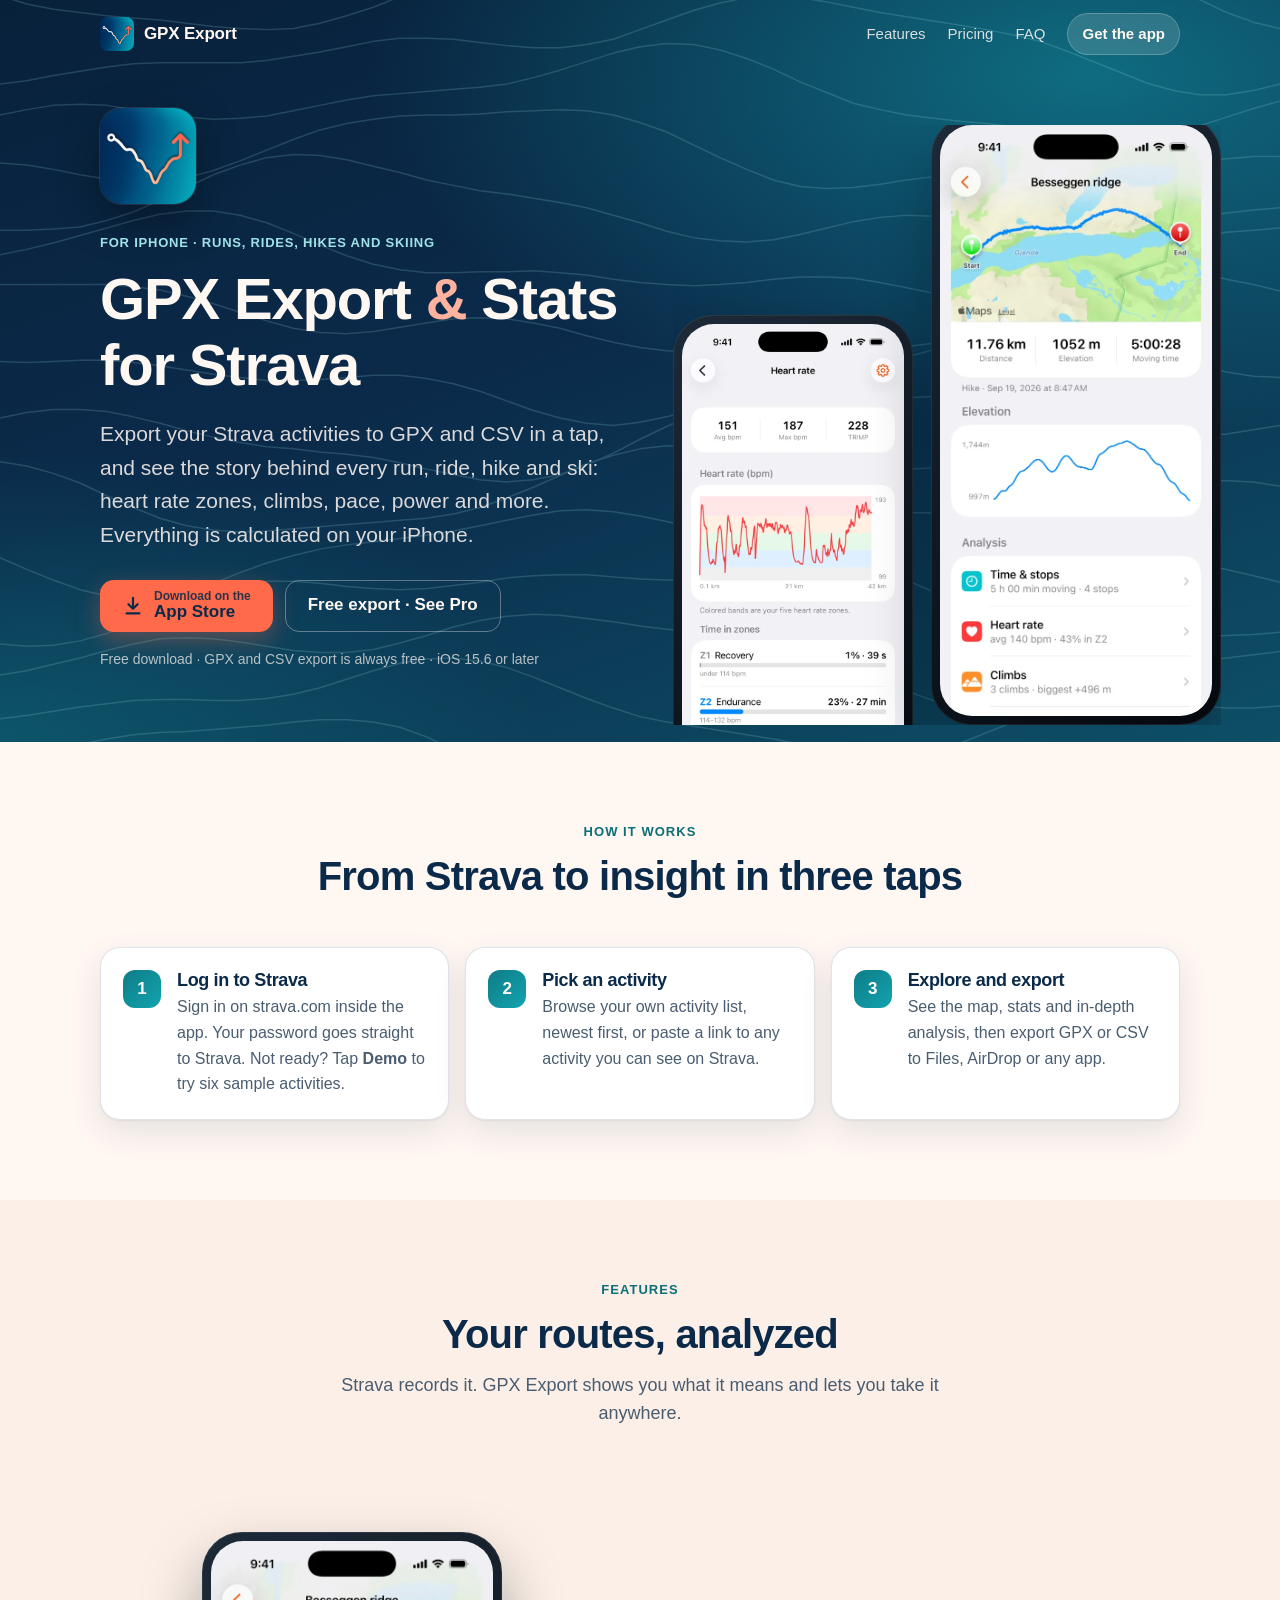
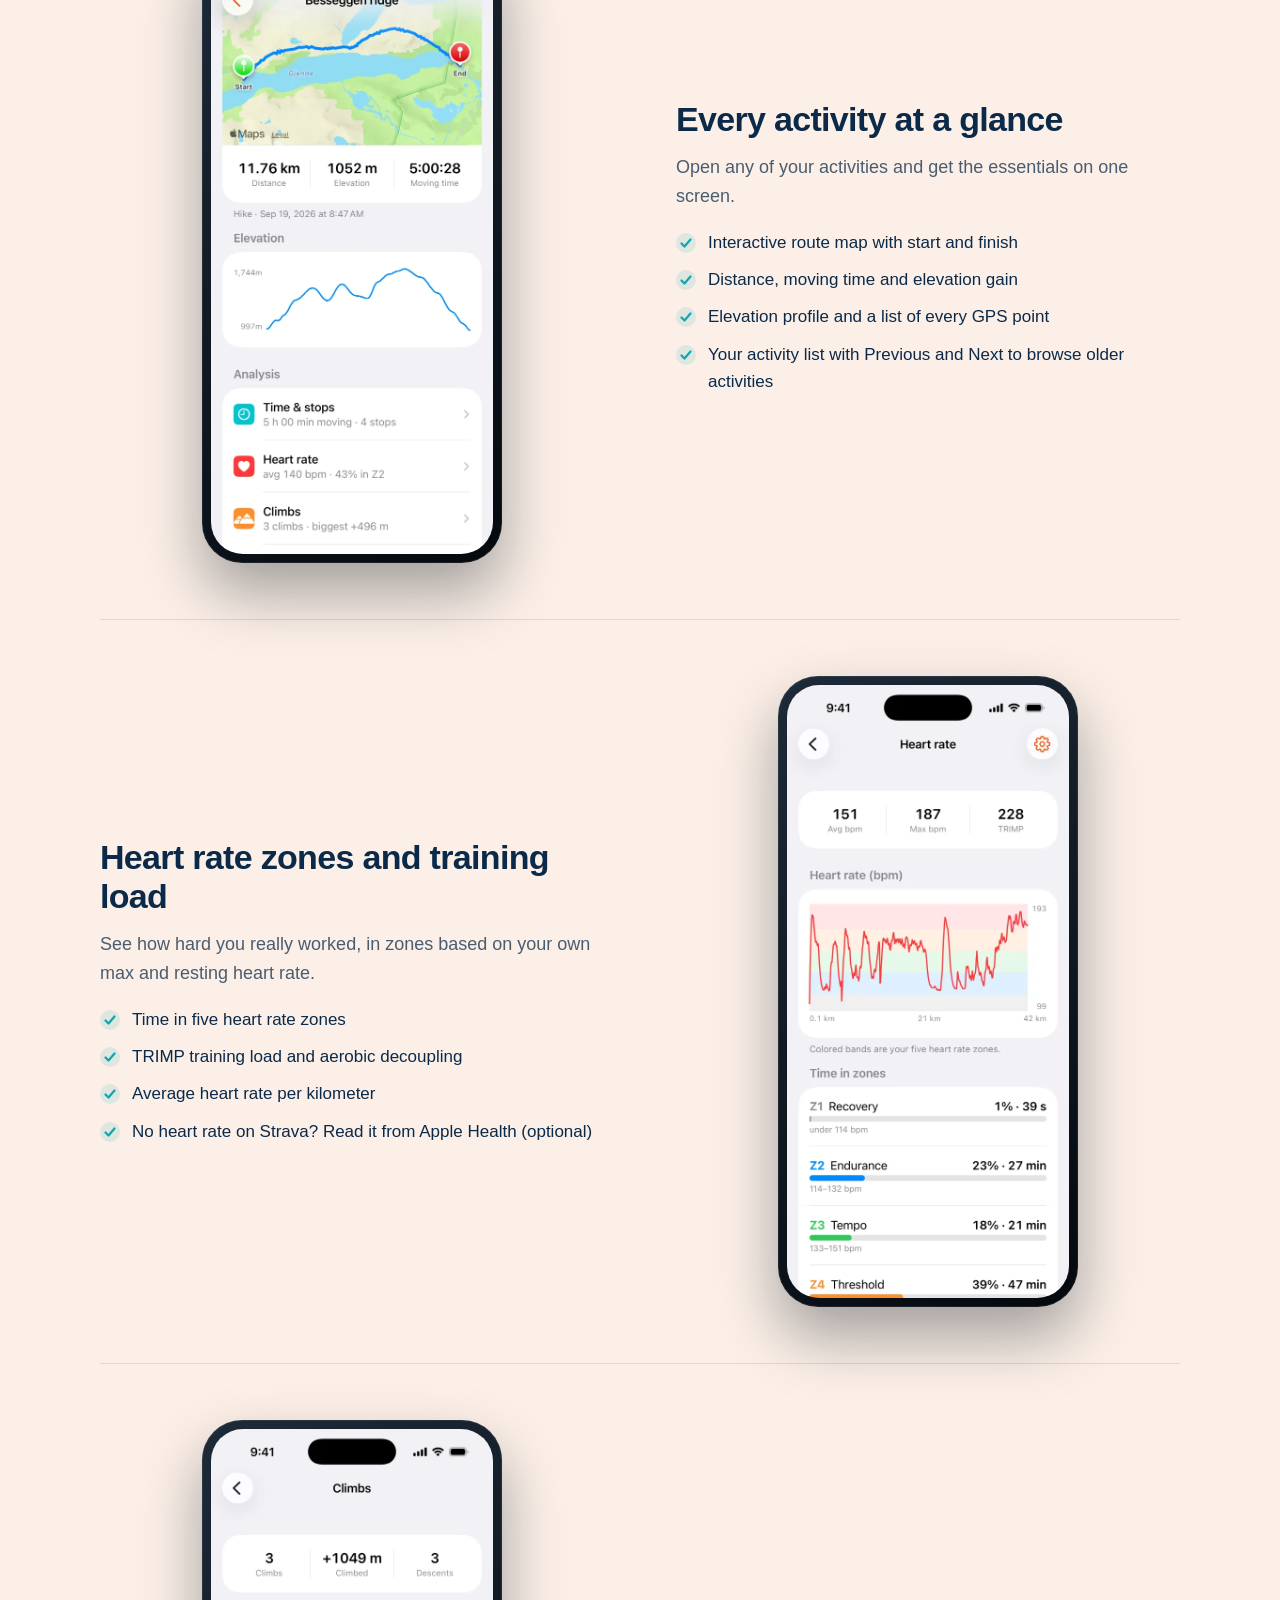
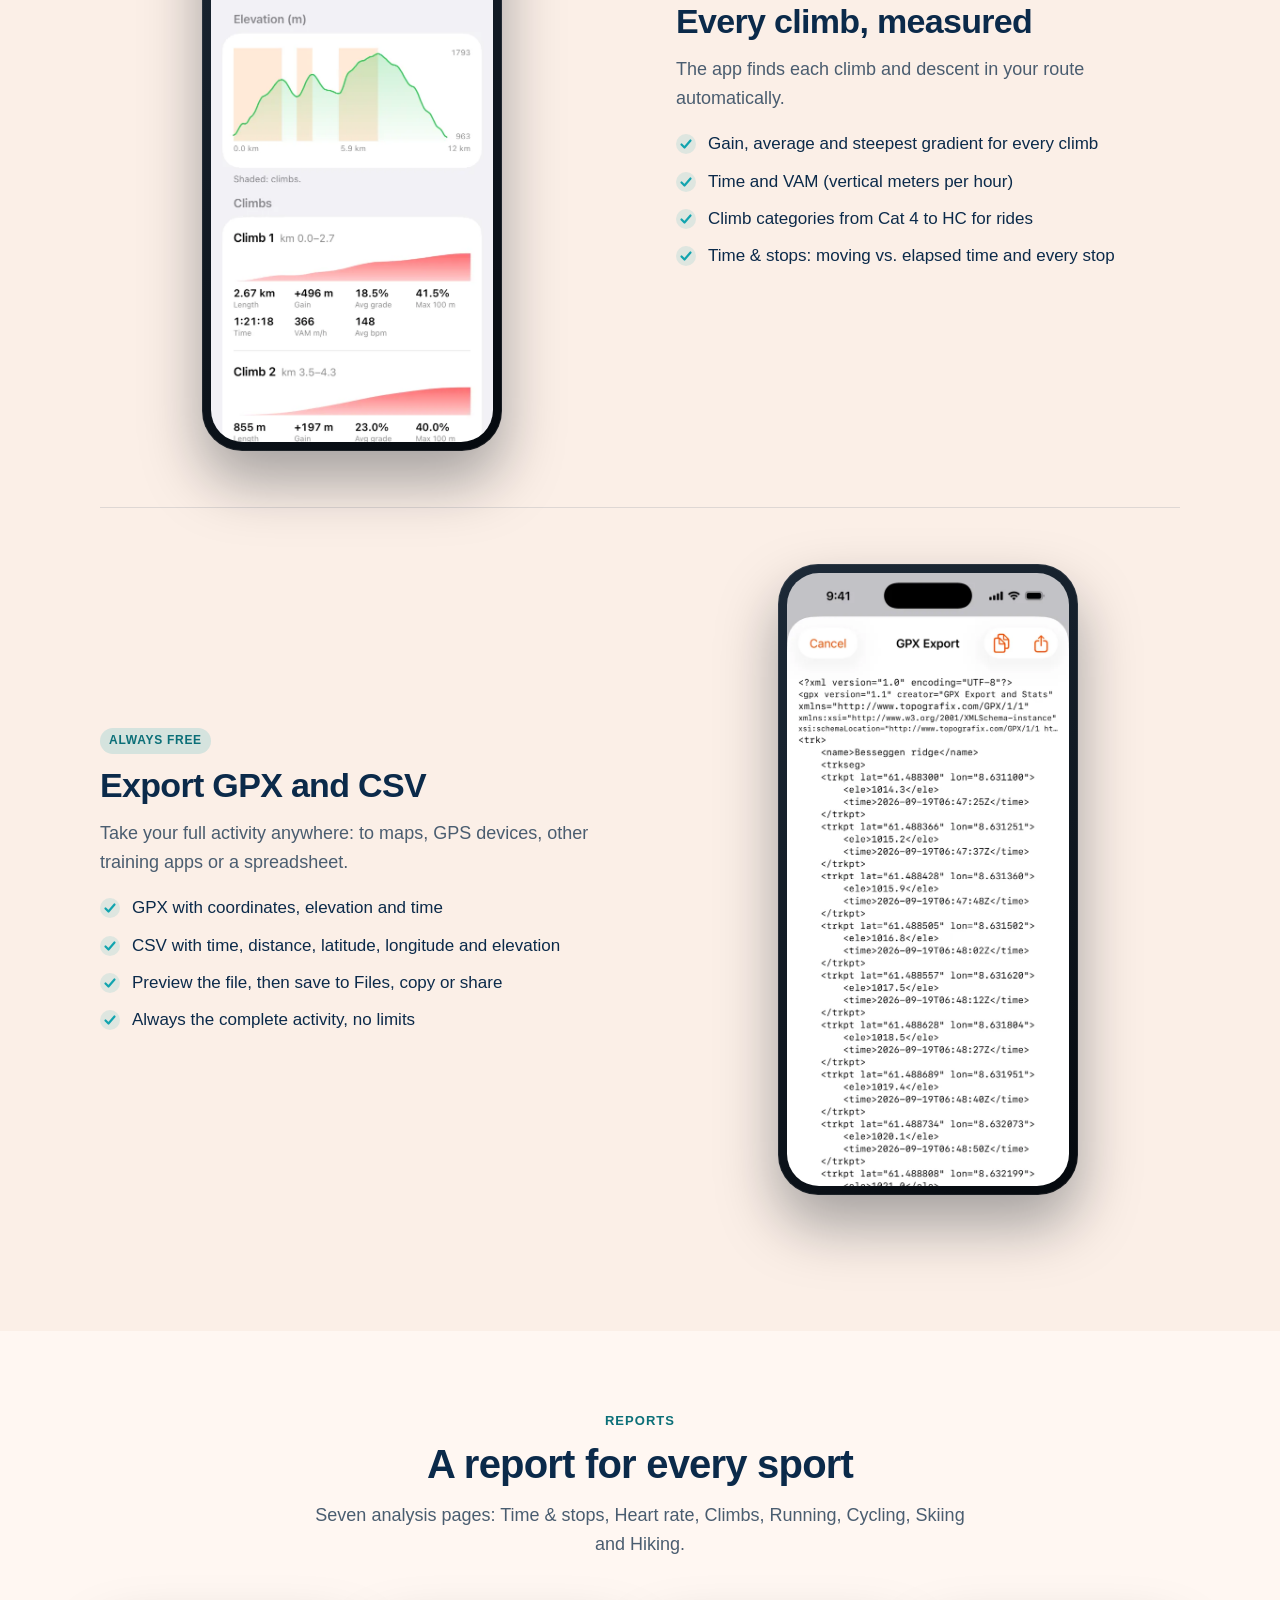
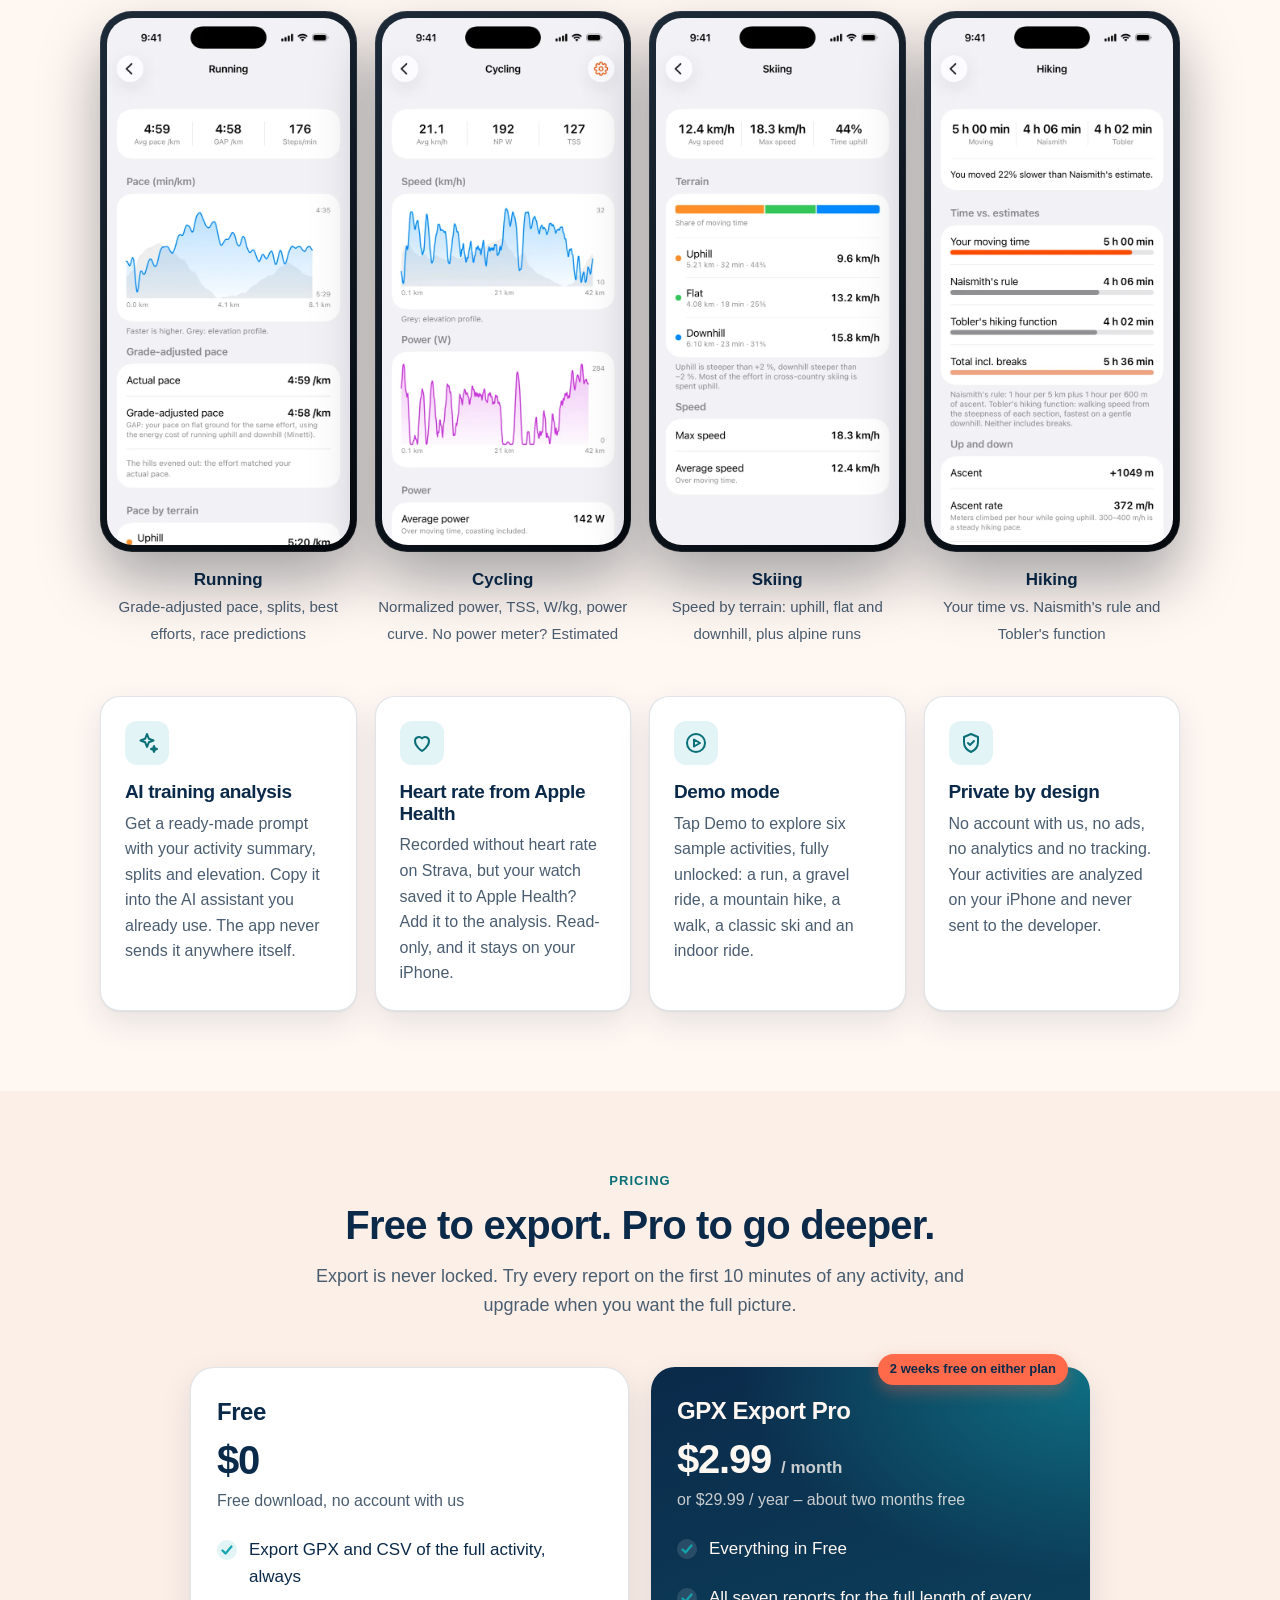
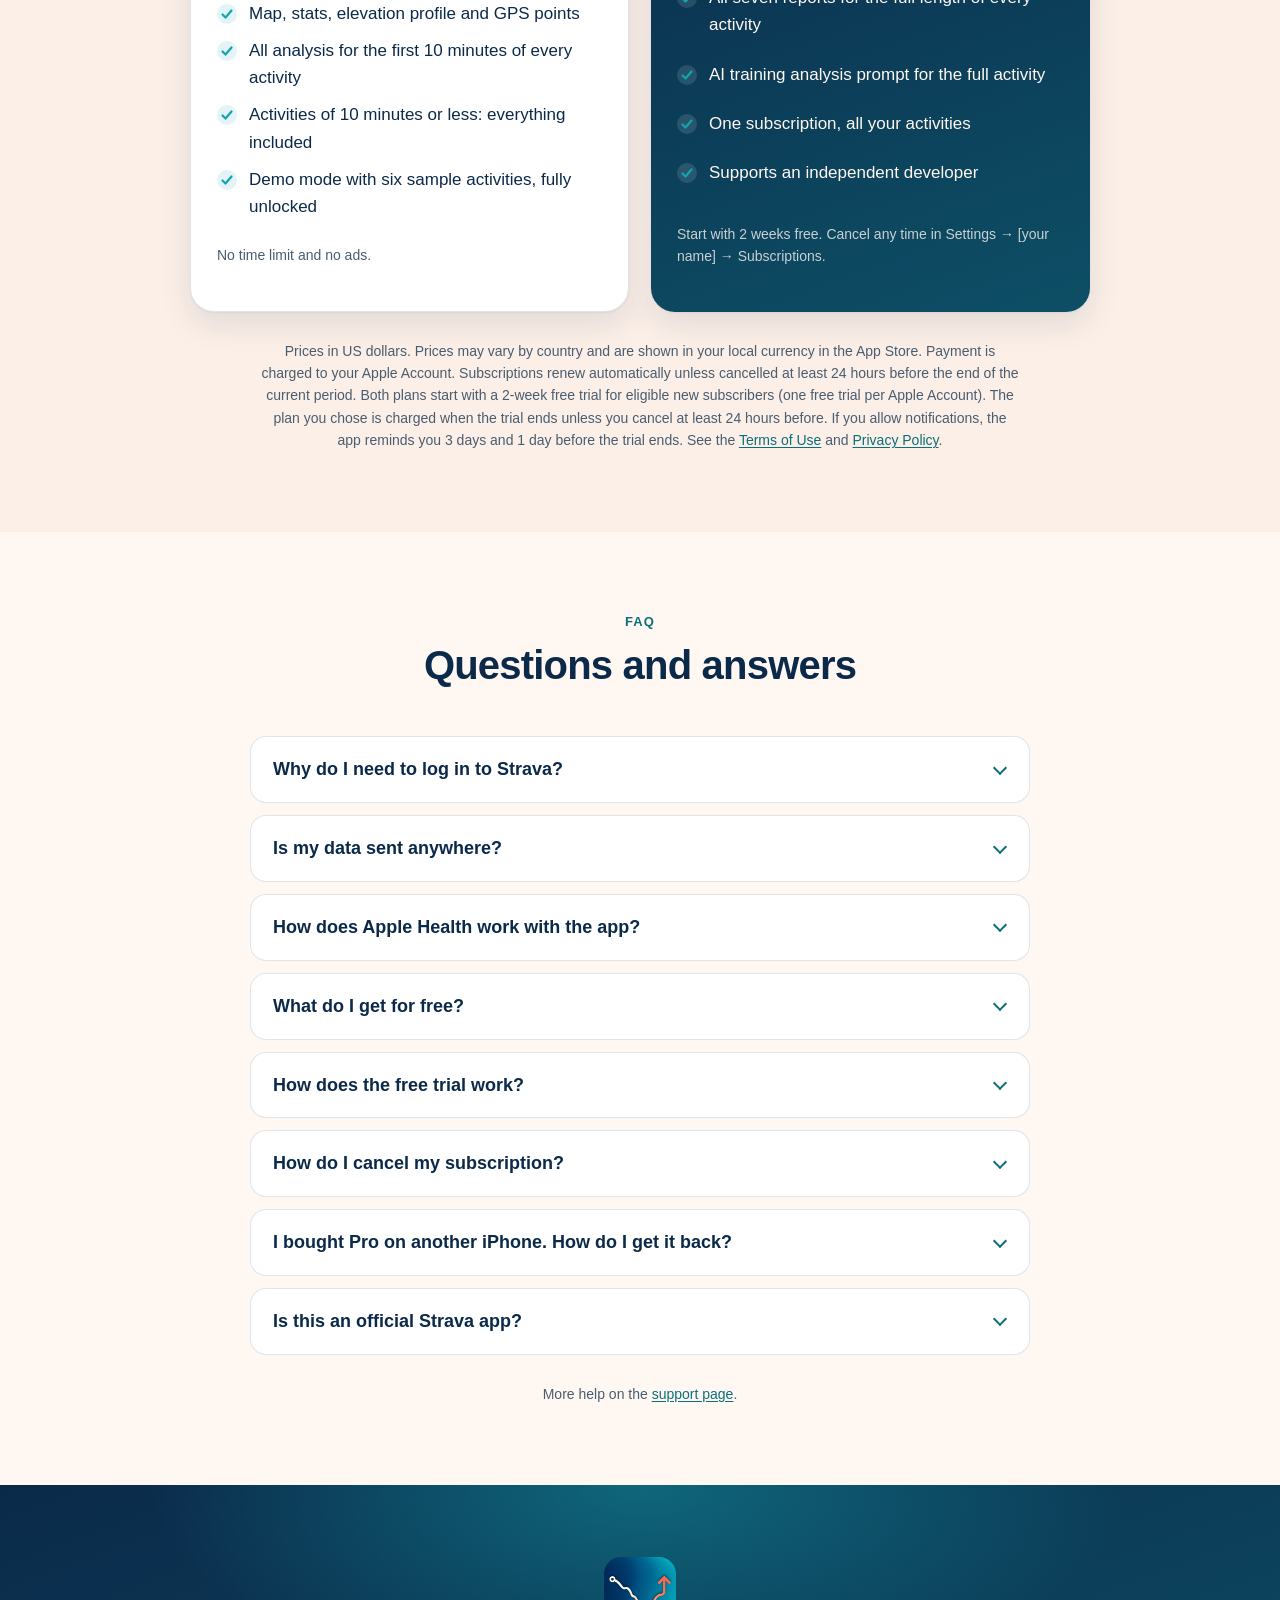
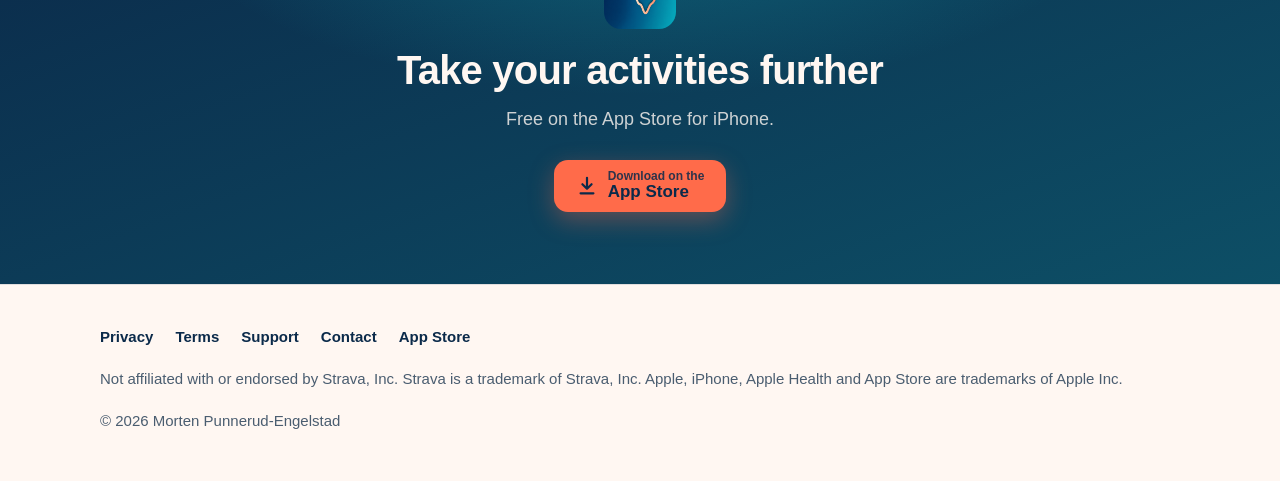
==== commit bf9642fd: "Update free trial to 2 weeks on both plans - Home: pricing ribbon, Pro card and fine print now say 2" ====
--- a/index.html
+++ b/index.html
@@ -315,7 +315,7 @@
         </article>
 
         <article class="plan plan-pro" aria-labelledby="plan-pro">
-          <span class="ribbon">1 week free on yearly</span>
+          <span class="ribbon">2 weeks free on either plan</span>
           <h3 id="plan-pro">GPX Export Pro</h3>
           <p class="price">$2.99 <small>/ month</small></p>
           <p class="alt-price">or $29.99 / year – about two months free</p>
@@ -326,11 +326,11 @@
             <li>One subscription, all your activities</li>
             <li>Supports an independent developer</li>
           </ul>
-          <p class="plan-foot">Cancel any time in Settings → [your name] → Subscriptions.</p>
+          <p class="plan-foot">Start with 2 weeks free. Cancel any time in Settings → [your name] → Subscriptions.</p>
         </article>
       </div>
 
-      <p class="fineprint">Prices in US dollars. Prices may vary by country and are shown in your local currency in the App Store. Payment is charged to your Apple Account. Subscriptions renew automatically unless cancelled at least 24 hours before the end of the current period. The yearly plan starts with a 1-week free trial for new subscribers. See the <a href="terms.html">Terms of Use</a> and <a href="privacy.html">Privacy Policy</a>.</p>
+      <p class="fineprint">Prices in US dollars. Prices may vary by country and are shown in your local currency in the App Store. Payment is charged to your Apple Account. Subscriptions renew automatically unless cancelled at least 24 hours before the end of the current period. Both plans start with a 2-week free trial for eligible new subscribers (one free trial per Apple Account). The plan you chose is charged when the trial ends unless you cancel at least 24 hours before. If you allow notifications, the app reminds you 3 days and 1 day before the trial ends. See the <a href="terms.html">Terms of Use</a> and <a href="privacy.html">Privacy Policy</a>.</p>
     </div>
   </section>
 
@@ -356,6 +356,10 @@
         <details>
           <summary>What do I get for free?</summary>
           <p>GPX and CSV export of the full activity, the map, stats, elevation profile and GPS points, demo mode, and every report for the first 10 minutes of any activity. Activities of 10 minutes or less are fully analyzed for free. Pro unlocks the analysis and the AI prompt for the full length of every activity.</p>
+        </details>
+        <details>
+          <summary>How does the free trial work?</summary>
+          <p>Monthly and yearly both start with 2 weeks free, with full access to Pro. There is one free trial per Apple Account, whichever plan you pick. If you allow notifications, the app reminds you 3 days and 1 day before the trial ends. Cancel at least 24 hours before the trial ends and you pay nothing; otherwise the plan you chose starts and is charged to your Apple Account.</p>
         </details>
         <details>
           <summary>How do I cancel my subscription?</summary>
--- a/assets/site.css
+++ b/assets/site.css
@@ -171,6 +171,10 @@
   background: linear-gradient(145deg, #1D2A38, #05090E);
   box-shadow: 0 0 0 1px rgba(255, 255, 255, 0.08) inset, 0 30px 60px rgba(4, 14, 26, 0.35);
 }
+@media (prefers-color-scheme: dark) {
+  .phone { box-shadow: 0 0 0 1px rgba(255, 255, 255, 0.14), 0 30px 60px rgba(0, 0, 0, 0.5); }
+  .plan-pro { box-shadow: 0 0 0 1px rgba(95, 211, 219, 0.25), var(--shadow); }
+}
 .phone img { border-radius: 32px; width: 100%; aspect-ratio: 600 / 1304; background: #F2F2F7; }
 
 /* ---------- Sections ---------- */
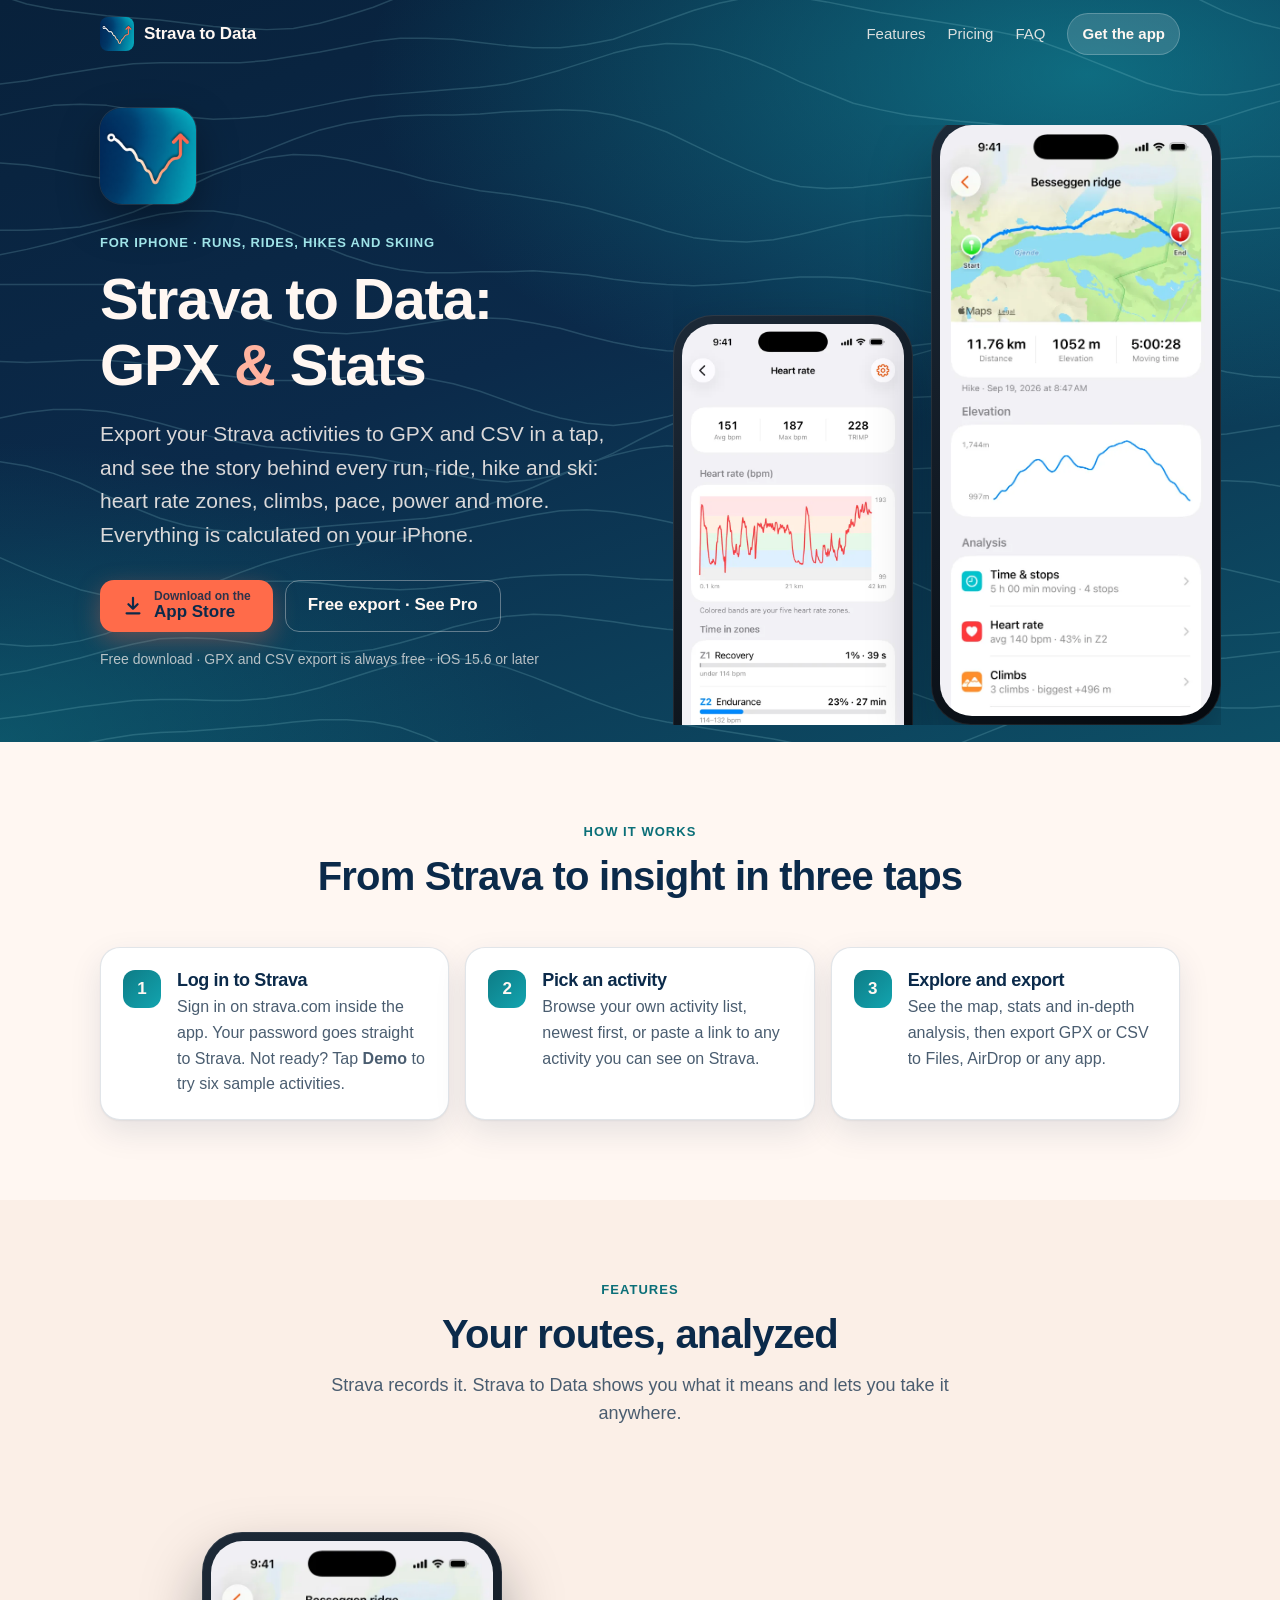
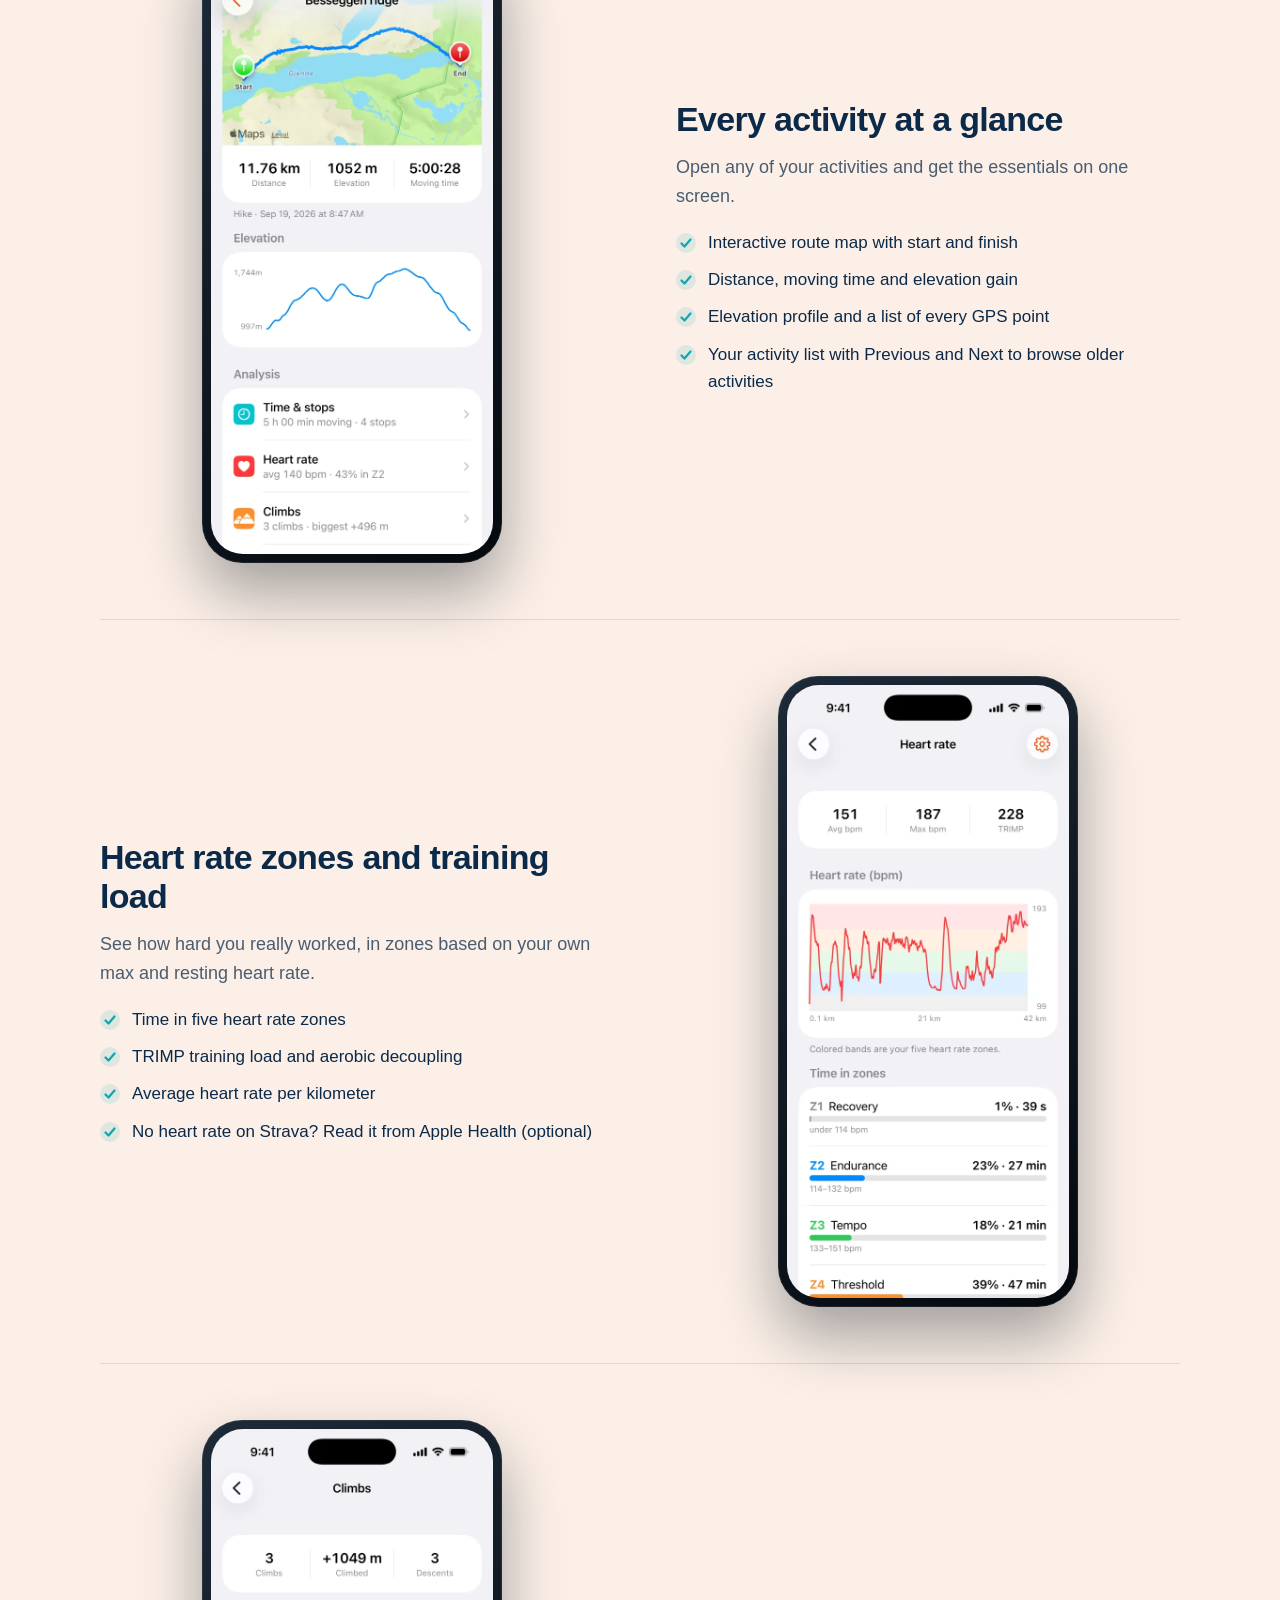
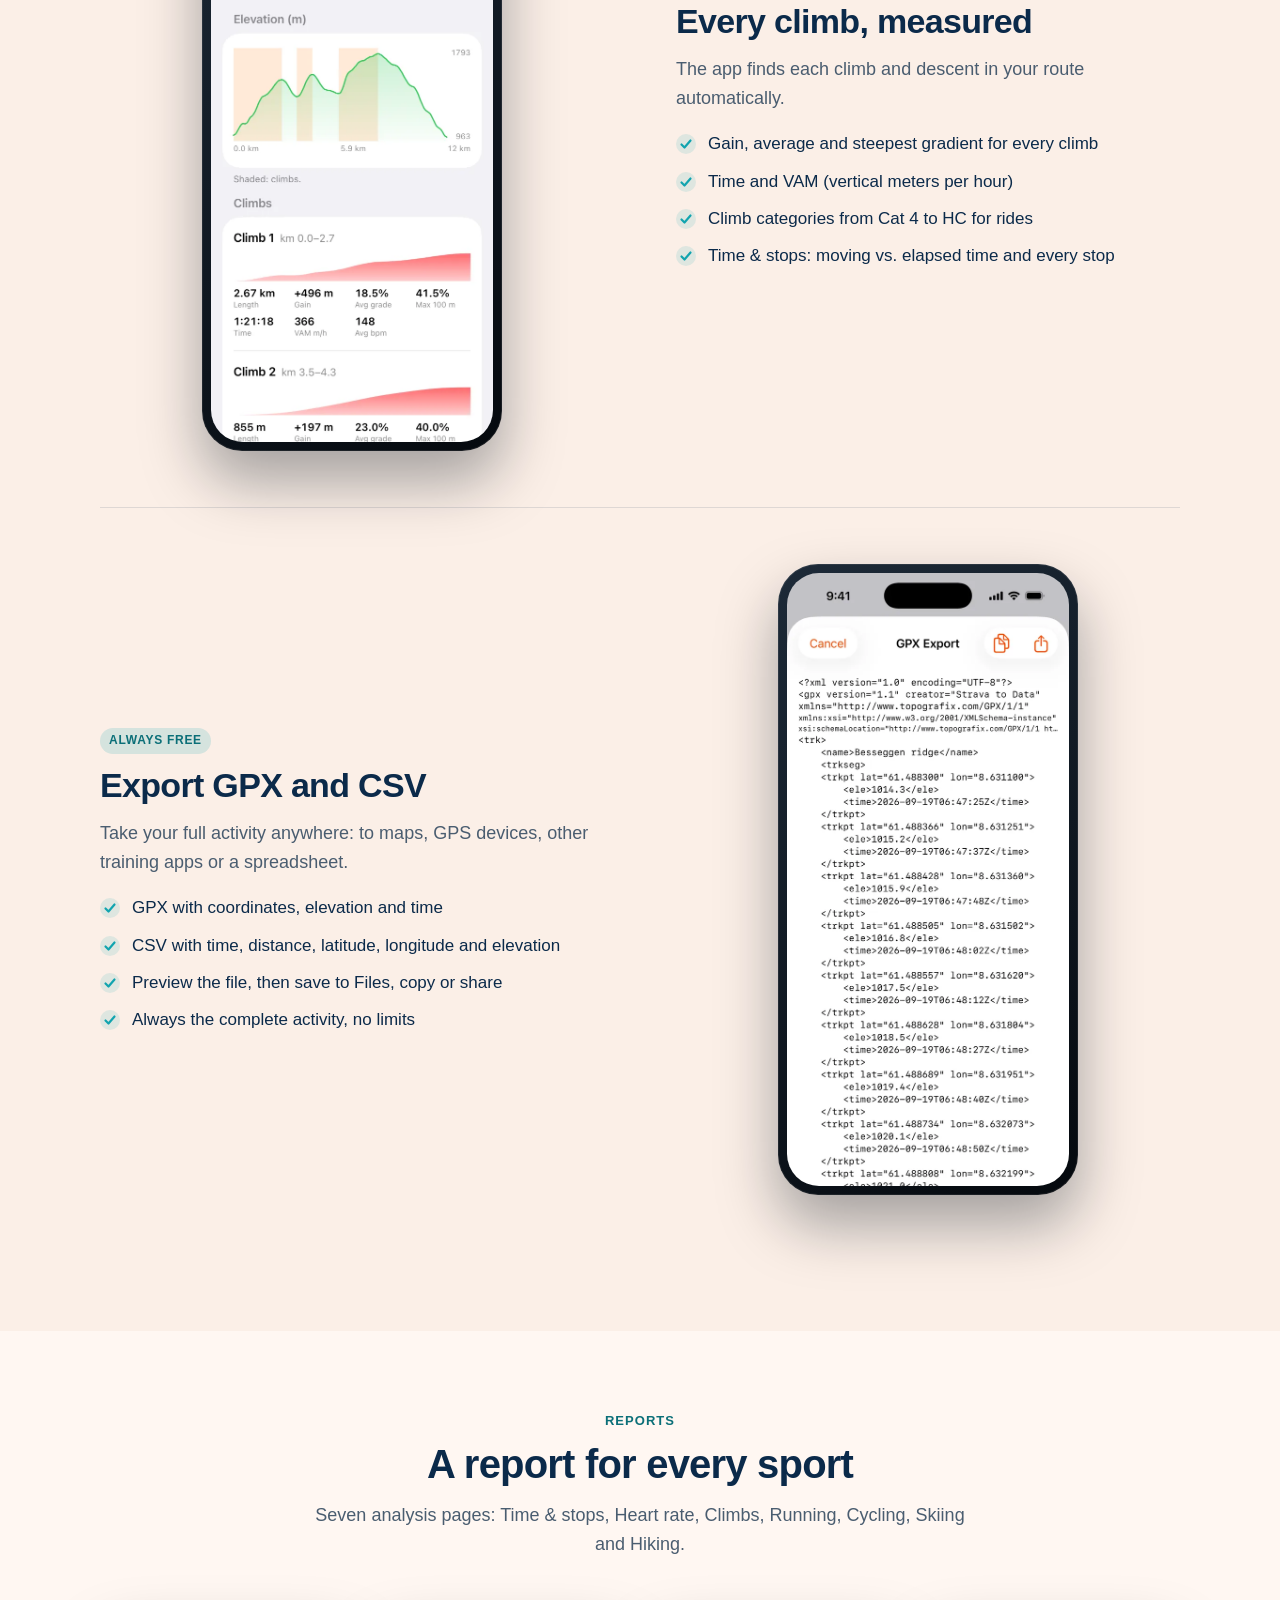
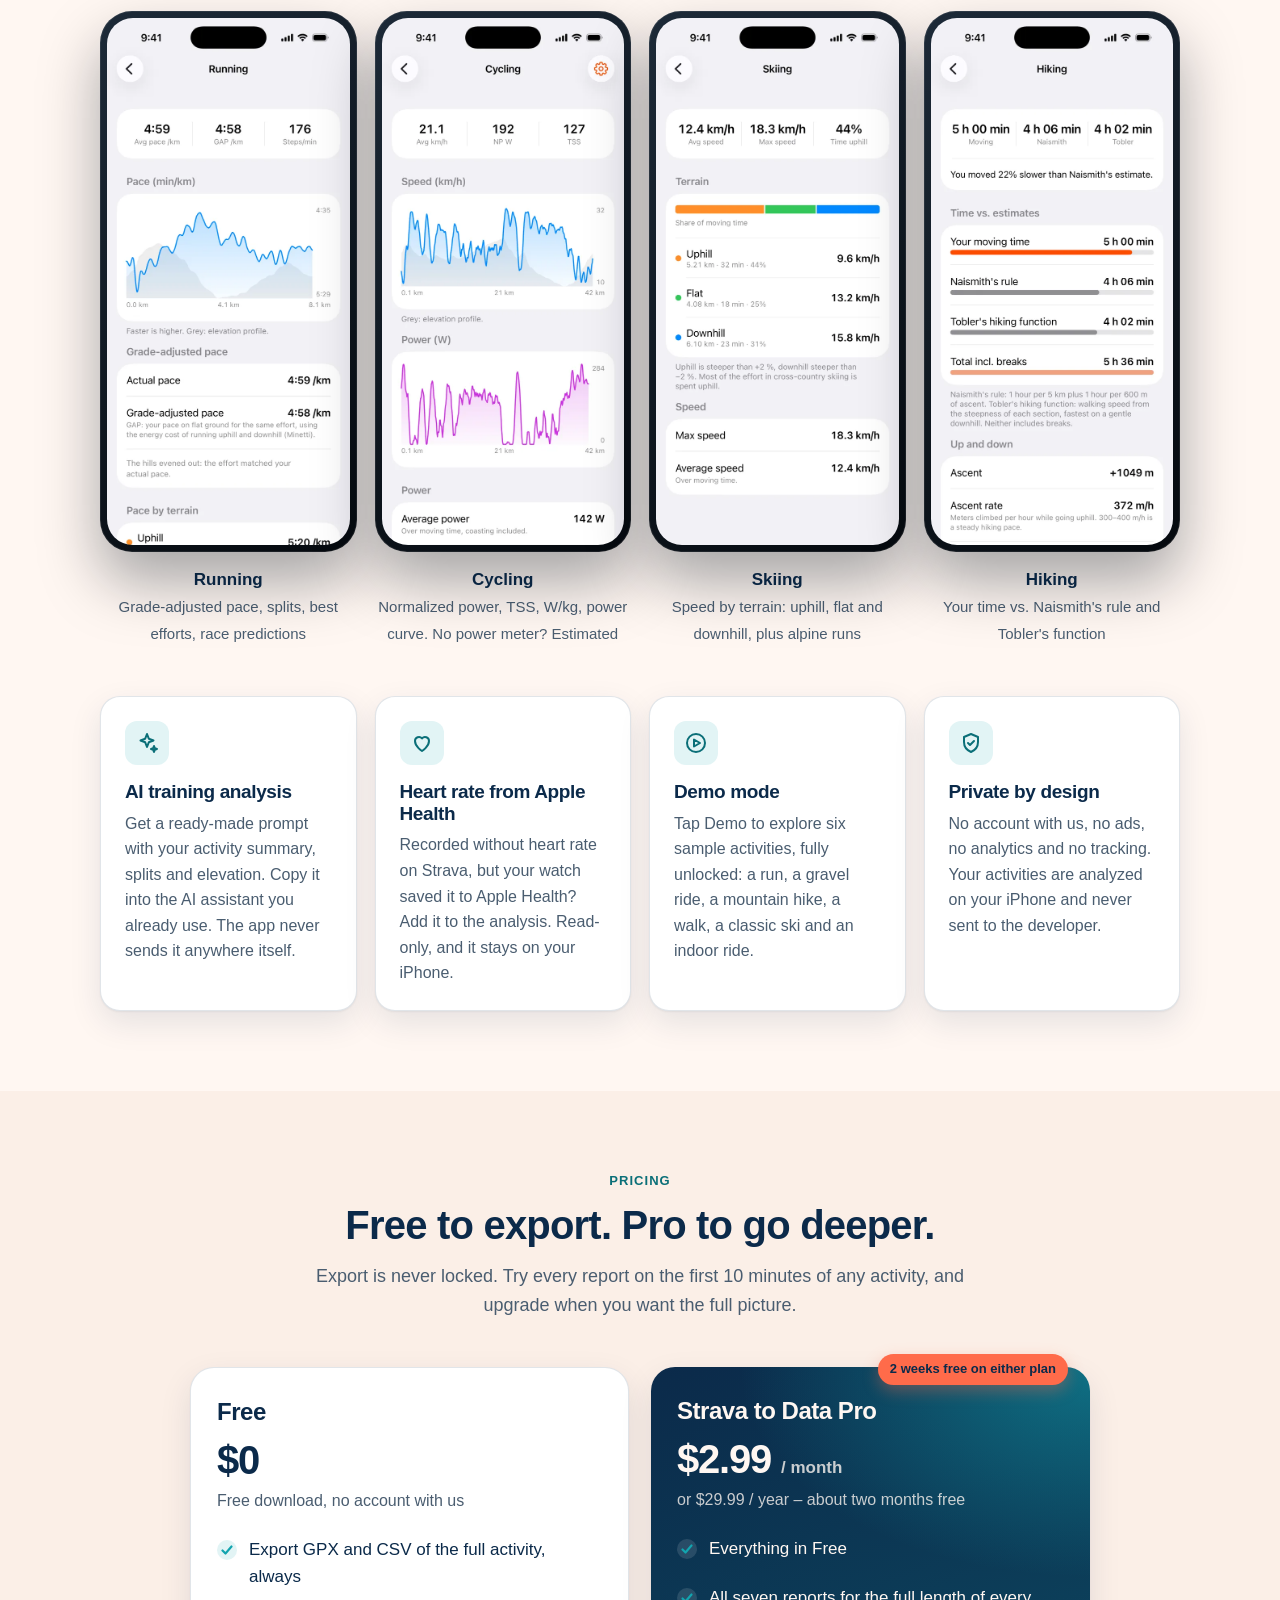
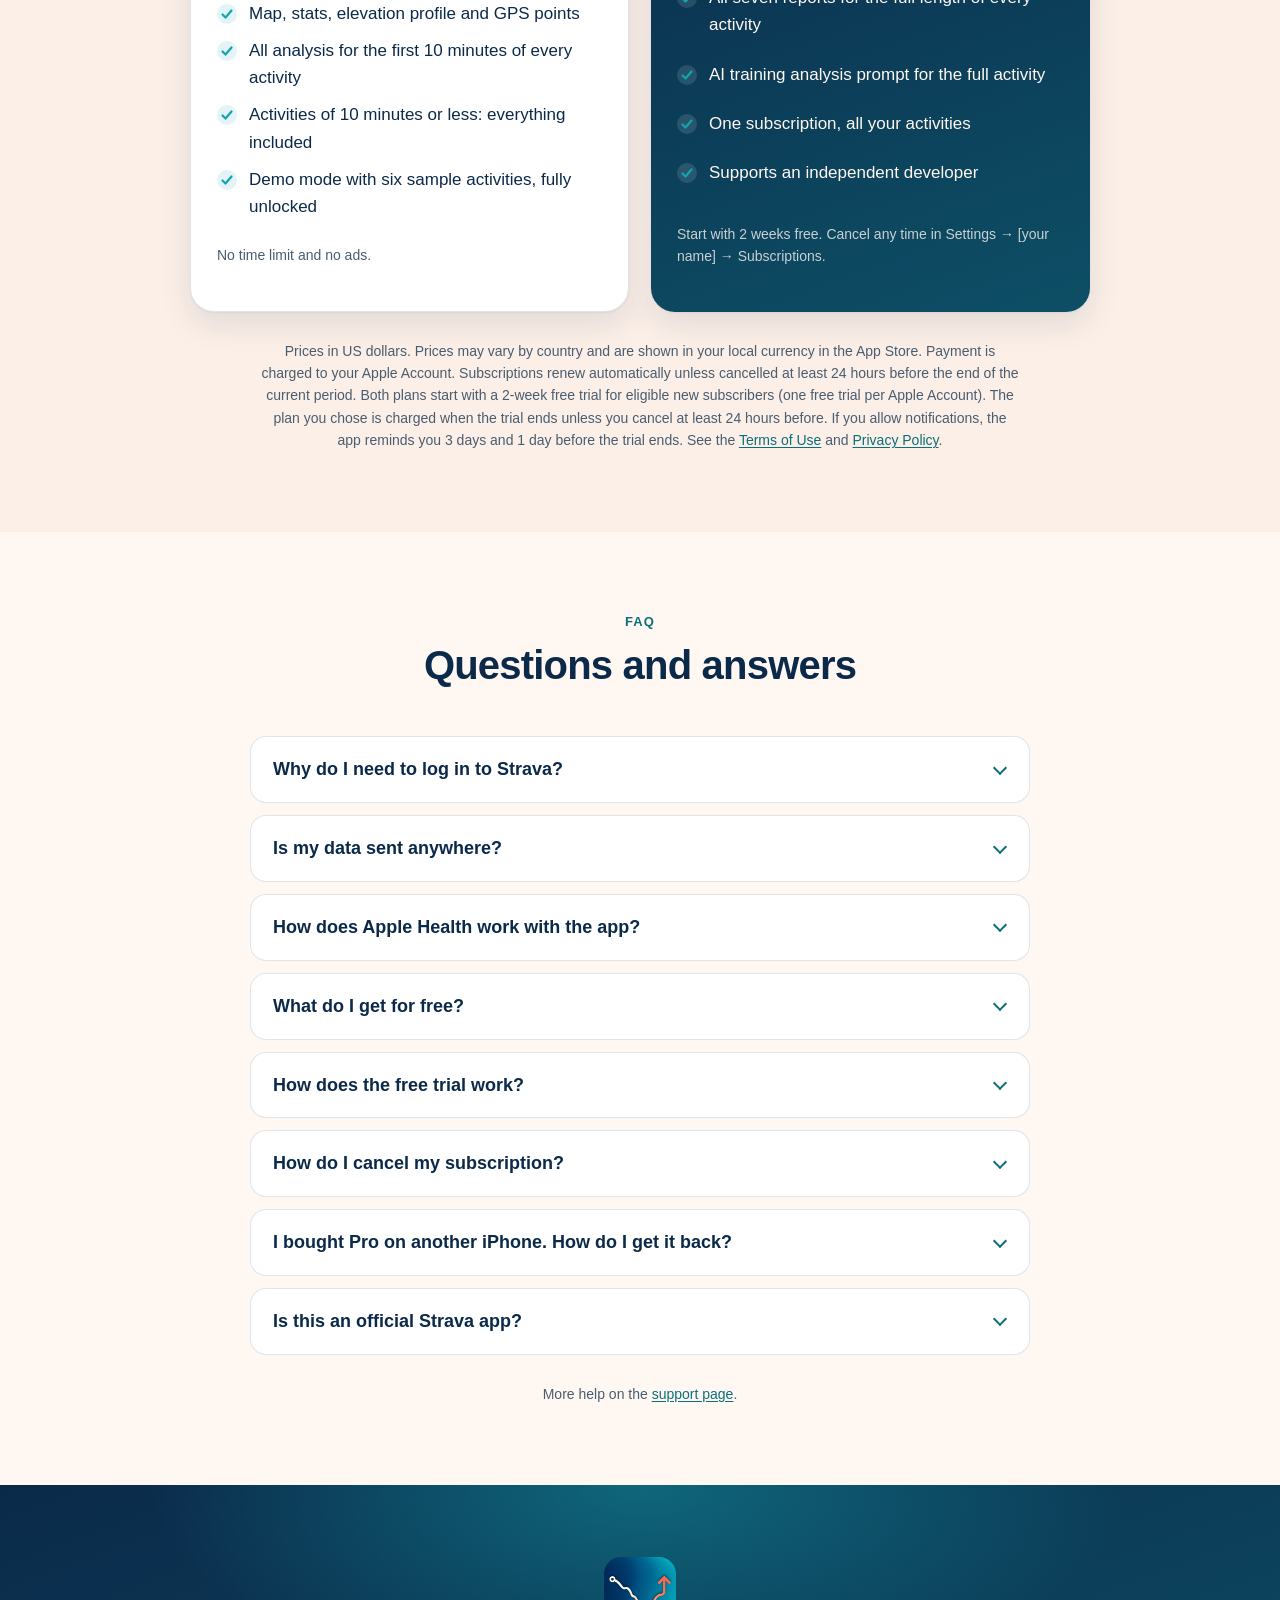
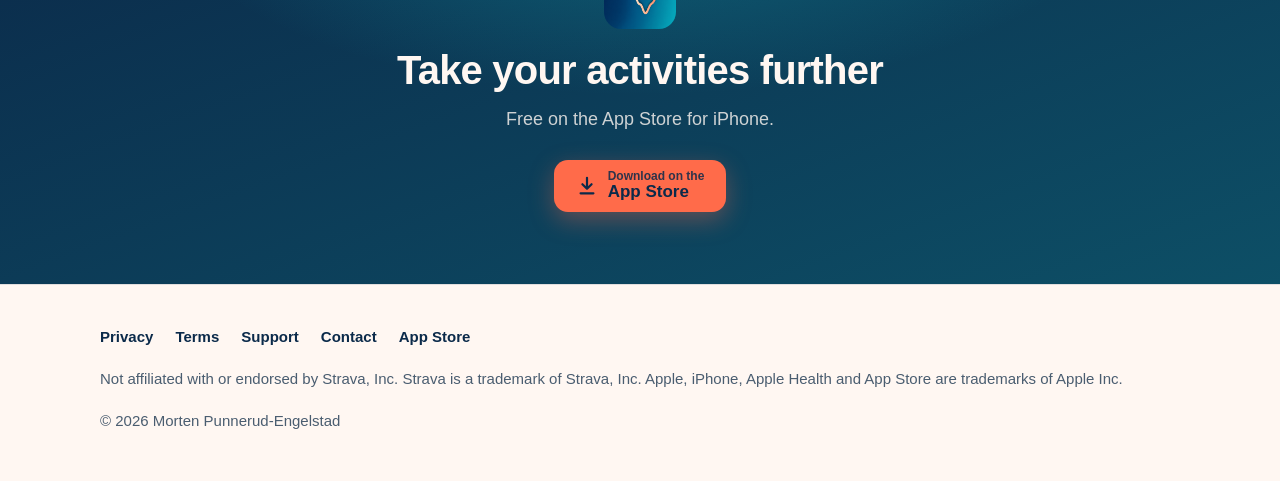
==== commit 4ce693b1: "Rename the app to Strava to Data on the website Use the new App Store name Strava to Data: GPX & Sta" ====
--- a/index.html
+++ b/index.html
@@ -3,23 +3,23 @@
 <head>
 <meta charset="utf-8">
 <meta name="viewport" content="width=device-width, initial-scale=1, viewport-fit=cover">
-<title>GPX Export &amp; Stats for Strava – iPhone app</title>
+<title>Strava to Data: GPX &amp; Stats – iPhone app</title>
 <meta name="description" content="Export your Strava activities to GPX and CSV, and see heart rate zones, climbs, pace, power and more. An iPhone app that does everything on your device. Export is always free.">
 <link rel="canonical" href="https://punnerud.github.io/gpx-export/">
 <meta name="theme-color" content="#0B2A4A">
 <meta name="apple-itunes-app" content="app-id=6741417217">
 
 <meta property="og:type" content="website">
-<meta property="og:site_name" content="GPX Export &amp; Stats for Strava">
-<meta property="og:title" content="GPX Export &amp; Stats for Strava">
+<meta property="og:site_name" content="Strava to Data">
+<meta property="og:title" content="Strava to Data: GPX &amp; Stats">
 <meta property="og:description" content="Export your Strava activities to GPX and CSV, and see heart rate zones, climbs, pace, power and more – right on your iPhone.">
 <meta property="og:url" content="https://punnerud.github.io/gpx-export/">
 <meta property="og:image" content="https://punnerud.github.io/gpx-export/assets/og-image.jpg">
 <meta property="og:image:width" content="1200">
 <meta property="og:image:height" content="630">
-<meta property="og:image:alt" content="GPX Export &amp; Stats for Strava app icon and name">
+<meta property="og:image:alt" content="Strava to Data: GPX &amp; Stats app icon and name">
 <meta name="twitter:card" content="summary_large_image">
-<meta name="twitter:title" content="GPX Export &amp; Stats for Strava">
+<meta name="twitter:title" content="Strava to Data: GPX &amp; Stats">
 <meta name="twitter:description" content="Export your Strava activities to GPX and CSV, and see heart rate zones, climbs, pace, power and more – right on your iPhone.">
 <meta name="twitter:image" content="https://punnerud.github.io/gpx-export/assets/og-image.jpg">
 
@@ -32,7 +32,7 @@
 {
   "@context": "https://schema.org",
   "@type": "SoftwareApplication",
-  "name": "GPX Export & Stats for Strava",
+  "name": "Strava to Data: GPX & Stats",
   "operatingSystem": "iOS 15.6 or later",
   "applicationCategory": "HealthAndFitnessApplication",
   "url": "https://punnerud.github.io/gpx-export/",
@@ -40,8 +40,8 @@
   "image": "https://punnerud.github.io/gpx-export/assets/icon.png",
   "offers": [
     { "@type": "Offer", "name": "Free", "price": "0", "priceCurrency": "USD" },
-    { "@type": "Offer", "name": "GPX Export Pro (monthly)", "price": "2.99", "priceCurrency": "USD" },
-    { "@type": "Offer", "name": "GPX Export Pro (yearly)", "price": "29.99", "priceCurrency": "USD" }
+    { "@type": "Offer", "name": "Strava to Data Pro (monthly)", "price": "2.99", "priceCurrency": "USD" },
+    { "@type": "Offer", "name": "Strava to Data Pro (yearly)", "price": "29.99", "priceCurrency": "USD" }
   ]
 }
 </script>
@@ -52,9 +52,9 @@
 <header class="hero">
   <div class="site-header">
     <div class="wrap">
-      <a class="brand" href="./" aria-label="GPX Export home">
+      <a class="brand" href="./" aria-label="Strava to Data home">
         <img src="assets/icon.png" alt="" width="34" height="34">
-        <span>GPX Export</span>
+        <span>Strava to Data</span>
       </a>
       <nav class="nav" aria-label="Main">
         <a class="hide-sm" href="#features">Features</a>
@@ -70,7 +70,7 @@
       <div class="hero-copy">
         <img class="hero-icon" src="assets/icon.png" alt="App icon: a route line climbing to an arrow" width="96" height="96">
         <span class="eyebrow">For iPhone · Runs, rides, hikes and skiing</span>
-        <h1>GPX Export <span class="amp">&amp;</span> Stats for&nbsp;Strava</h1>
+        <h1>Strava to Data: GPX&nbsp;<span class="amp">&amp;</span>&nbsp;Stats</h1>
         <p class="tagline">Export your Strava activities to GPX and CSV in a tap, and see the story behind every run, ride, hike and ski: heart rate zones, climbs, pace, power and more. Everything is calculated on your iPhone.</p>
         <div class="cta-row">
           <a class="btn btn-store" href="https://apps.apple.com/app/id6741417217">
@@ -130,7 +130,7 @@
       <div class="section-head">
         <span class="kicker">Features</span>
         <h2 id="features-title">Your routes, analyzed</h2>
-        <p>Strava records it. GPX Export shows you what it means and lets you take it anywhere.</p>
+        <p>Strava records it. Strava to Data shows you what it means and lets you take it anywhere.</p>
       </div>
 
       <div class="feature">
@@ -316,7 +316,7 @@
 
         <article class="plan plan-pro" aria-labelledby="plan-pro">
           <span class="ribbon">2 weeks free on either plan</span>
-          <h3 id="plan-pro">GPX Export Pro</h3>
+          <h3 id="plan-pro">Strava to Data Pro</h3>
           <p class="price">$2.99 <small>/ month</small></p>
           <p class="alt-price">or $29.99 / year – about two months free</p>
           <ul class="ticks">
@@ -363,7 +363,7 @@
         </details>
         <details>
           <summary>How do I cancel my subscription?</summary>
-          <p>Open <strong>Settings</strong> on your iPhone, tap your name, then <strong>Subscriptions</strong>, choose GPX Export Pro and tap <strong>Cancel Subscription</strong>. Cancel at least 24 hours before the end of the current period to avoid being charged for the next one. You keep Pro until the period ends. Deleting the app does not cancel the subscription.</p>
+          <p>Open <strong>Settings</strong> on your iPhone, tap your name, then <strong>Subscriptions</strong>, choose Strava to Data Pro and tap <strong>Cancel Subscription</strong>. Cancel at least 24 hours before the end of the current period to avoid being charged for the next one. You keep Pro until the period ends. Deleting the app does not cancel the subscription.</p>
         </details>
         <details>
           <summary>I bought Pro on another iPhone. How do I get it back?</summary>
@@ -371,7 +371,7 @@
         </details>
         <details>
           <summary>Is this an official Strava app?</summary>
-          <p>No. GPX Export &amp; Stats for Strava is made by an independent developer and is not affiliated with or endorsed by Strava, Inc.</p>
+          <p>No. Strava to Data: GPX &amp; Stats is made by an independent developer and is not affiliated with or endorsed by Strava, Inc.</p>
         </details>
       </div>
       <p class="fineprint">More help on the <a href="support.html">support page</a>.</p>
--- a/assets/site.css
+++ b/assets/site.css
@@ -87,6 +87,14 @@
 }
 .nav .nav-cta:hover { background: rgba(255, 255, 255, 0.22); text-decoration: none; }
 @media (max-width: 720px) { .nav .hide-sm { display: none; } }
+.brand span, .nav a { white-space: nowrap; }
+@media (max-width: 360px) {
+  .site-header .wrap { gap: 10px; }
+  .brand { gap: 8px; font-size: 15px; }
+  .brand img { width: 30px; height: 30px; border-radius: 7px; }
+  .nav { font-size: 14px; }
+  .nav .nav-cta { padding: 7px 12px; }
+}
 
 /* Light header for the document pages */
 .doc-header { border-bottom: 1px solid var(--line); background: var(--surface); }
